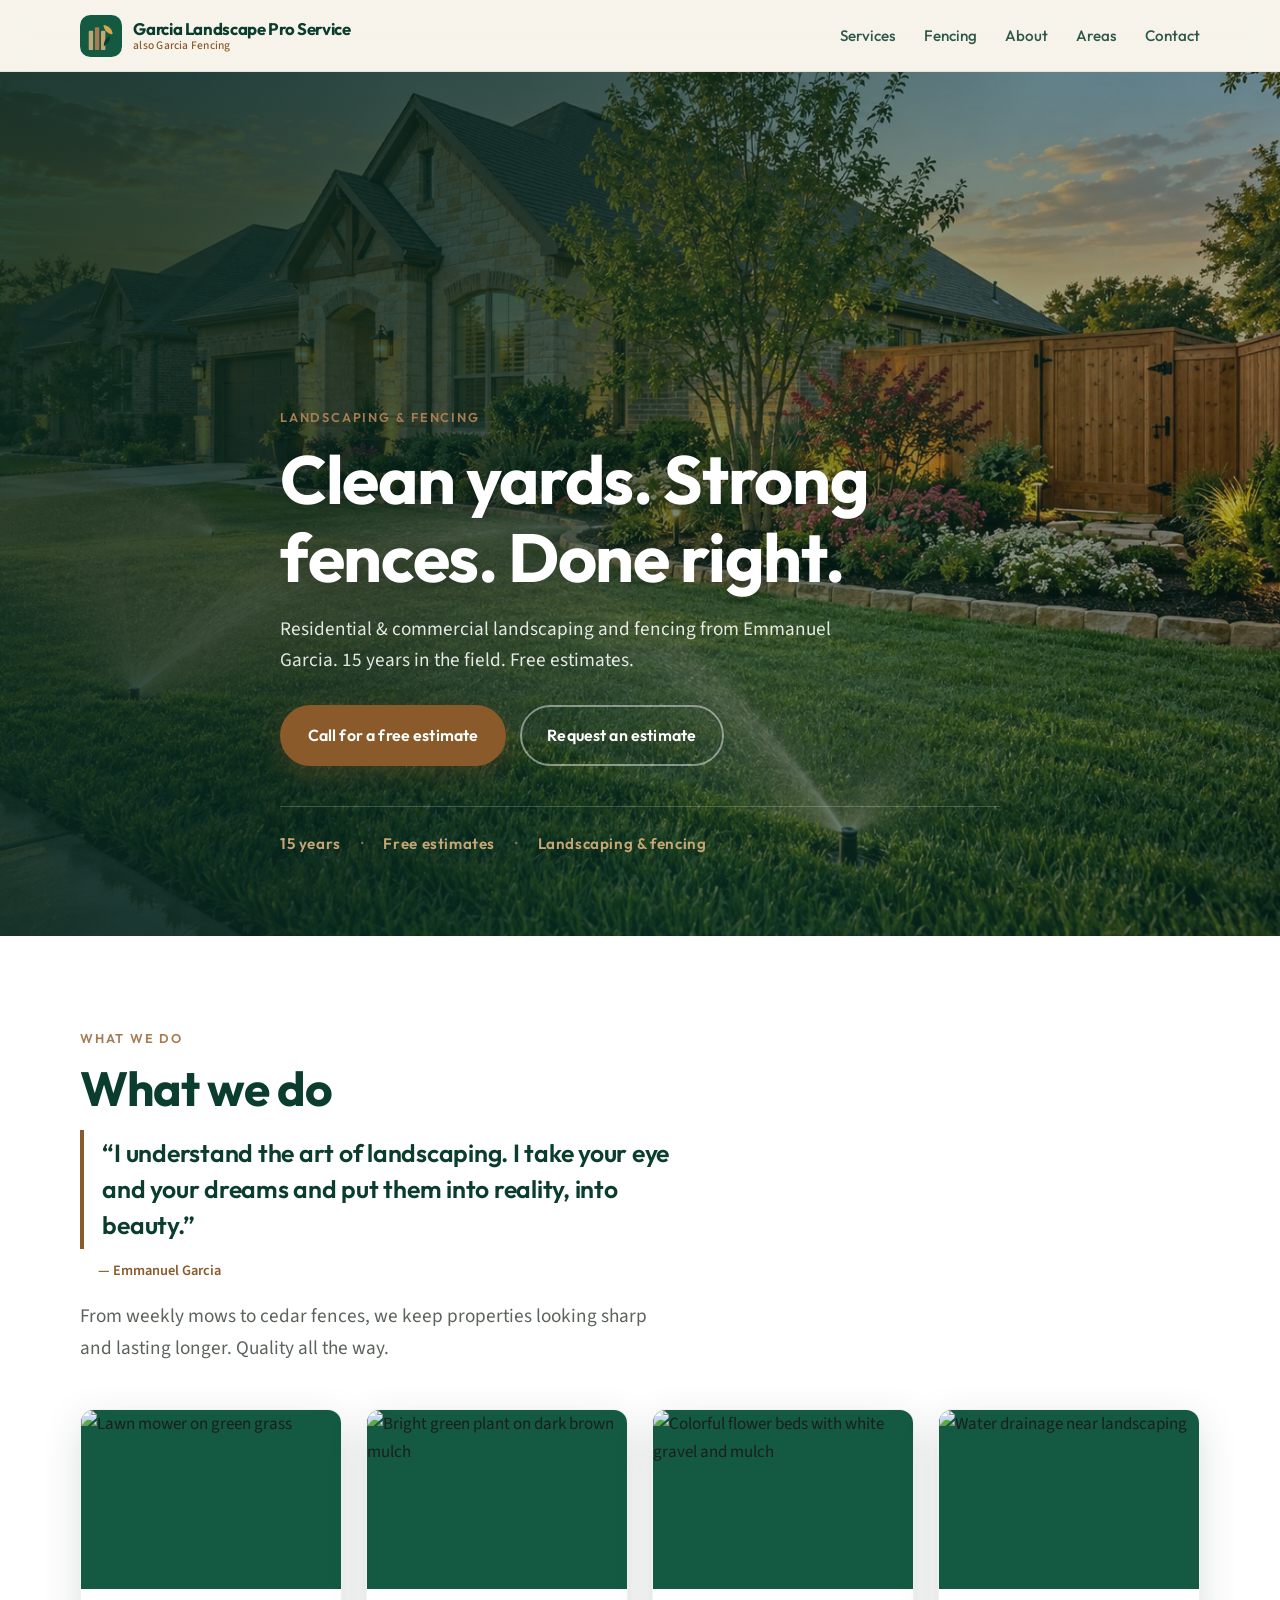
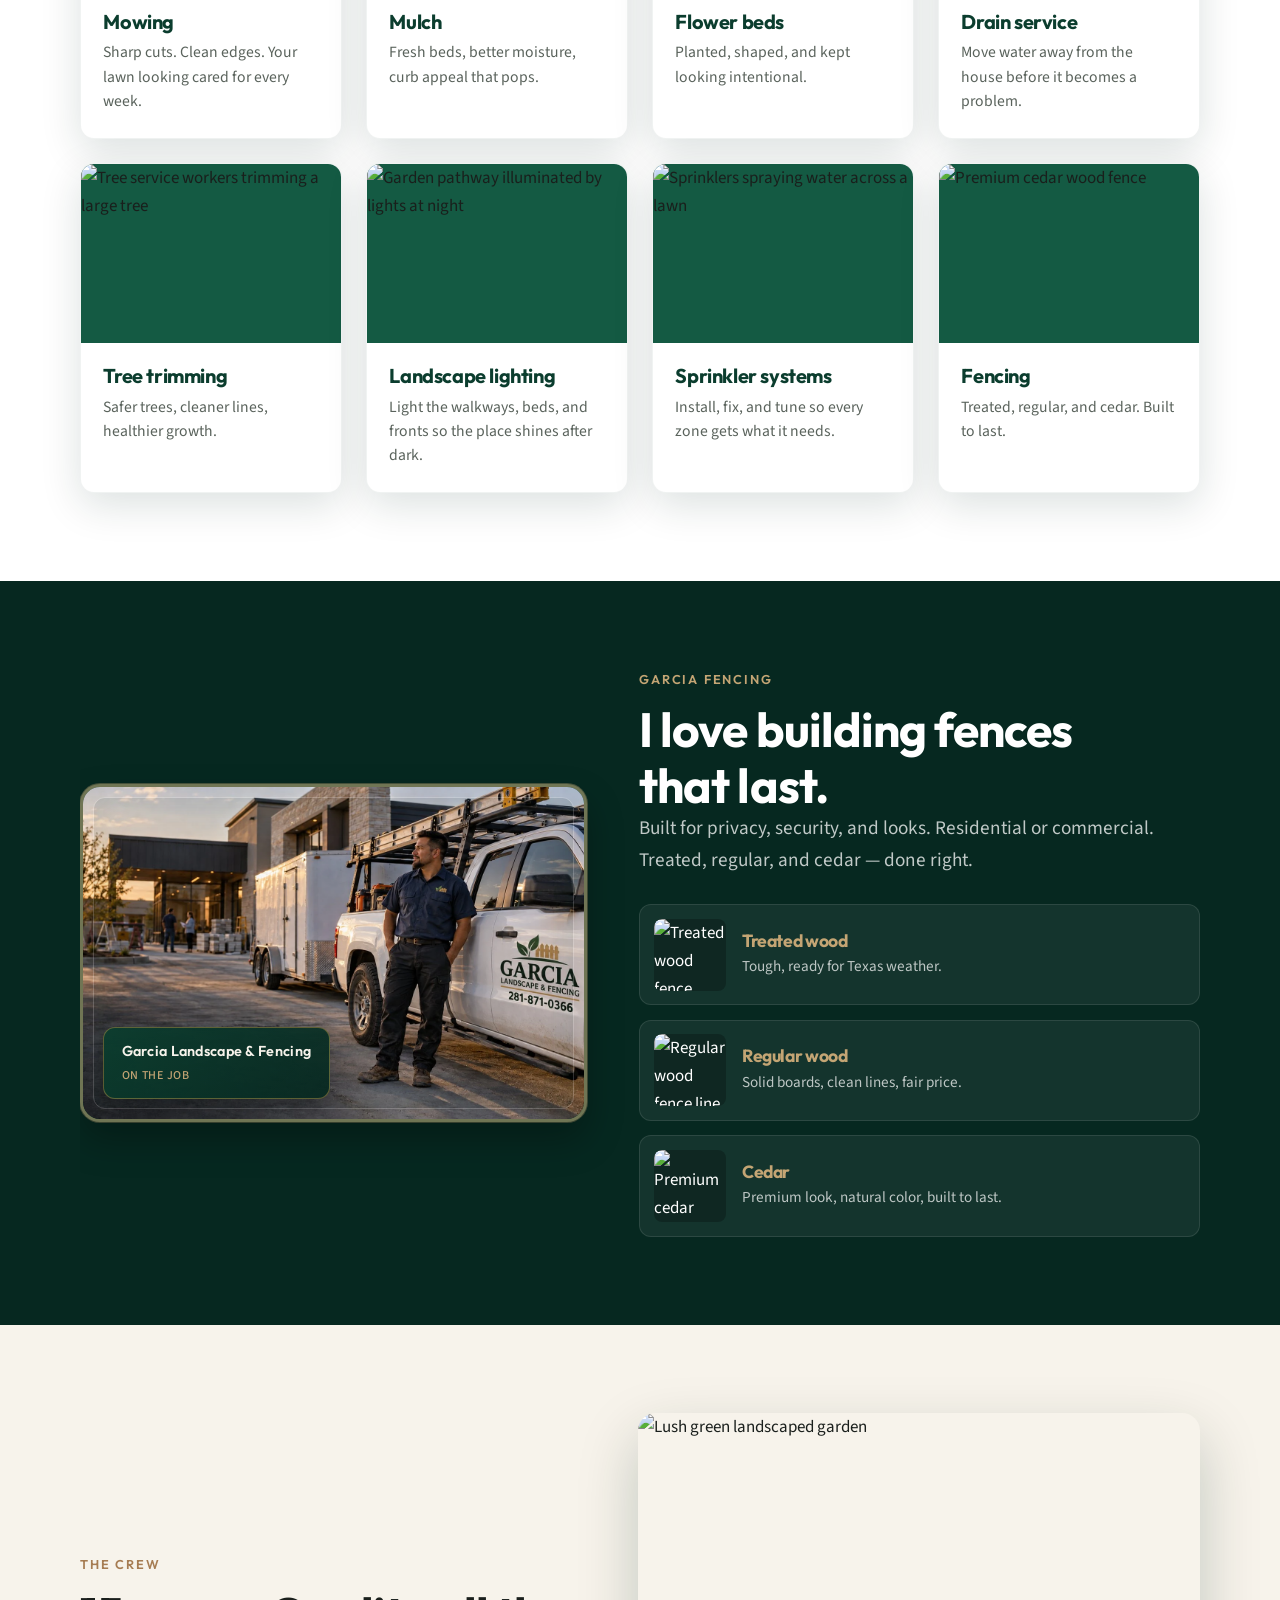
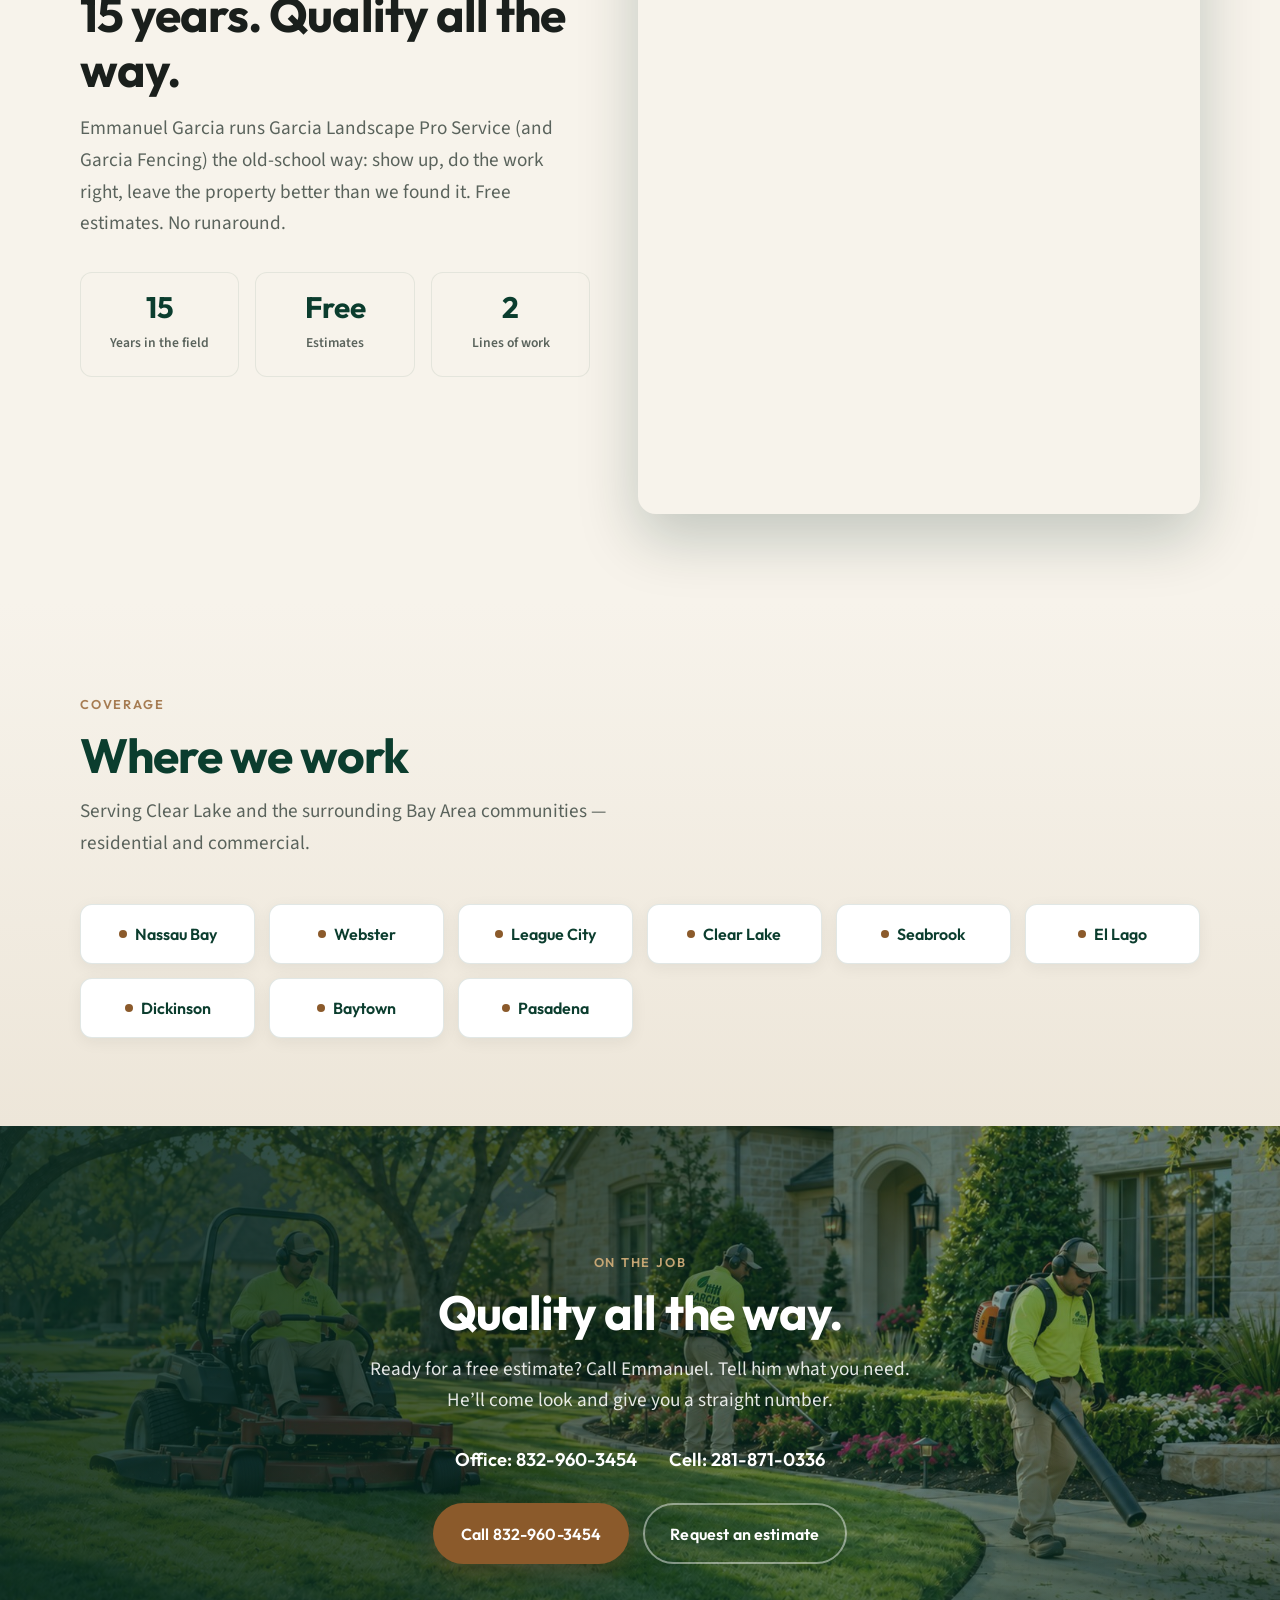
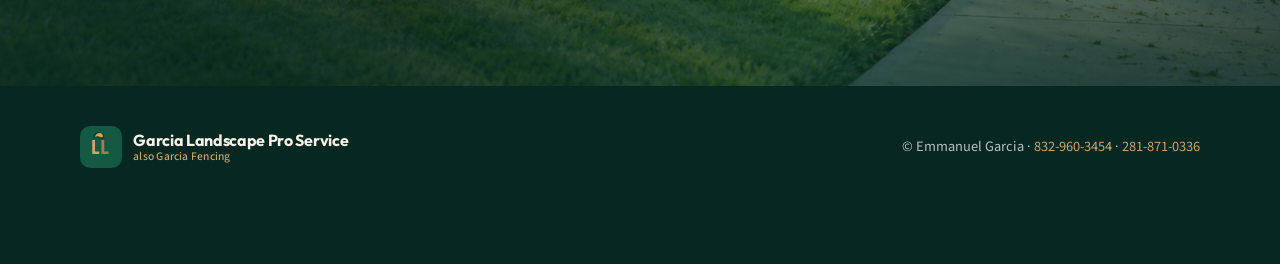
==== index.html @ 620bd943 "Add footer hero band with crew landscaping shot Full-bleed bottom CTA uses Nelson's Garcia crew imag" ====
<!DOCTYPE html>
<html lang="en">
<head>
  <meta charset="UTF-8" />
  <meta name="viewport" content="width=device-width, initial-scale=1" />
  <title>Garcia Landscape Pro Service | Landscaping &amp; Fencing</title>
  <meta name="description" content="Garcia Landscape Pro Service — residential and commercial landscaping and fencing by Emmanuel Garcia. 15 years experience. Free estimates. Call 832-960-3454." />
  <link rel="preconnect" href="https://fonts.googleapis.com" />
  <link rel="preconnect" href="https://fonts.gstatic.com" crossorigin />
  <link href="https://fonts.googleapis.com/css2?family=Outfit:wght@500;600;700;800&family=Source+Sans+3:wght@400;500;600;700&display=swap" rel="stylesheet" />
  <link rel="stylesheet" href="styles.css" />
</head>
<body>
  <header class="site-header">
    <div class="container nav">
      <a class="logo" href="index.html" aria-label="Garcia Landscape Pro Service home">
        <svg class="logo-mark" viewBox="0 0 48 48" fill="none" xmlns="http://www.w3.org/2000/svg" aria-hidden="true">
          <rect width="48" height="48" rx="12" fill="#145A43"/>
          <rect x="10" y="18" width="5" height="22" rx="1" fill="#C4A574"/>
          <rect x="17" y="14" width="5" height="26" rx="1" fill="#A67C52"/>
          <rect x="24" y="18" width="5" height="22" rx="1" fill="#C4A574"/>
          <path d="M36 22c-5.5-1.2-8.5-5-9.2-10.5 5.8.8 9.8 4.2 10.5 10 0 .2-.5.6-1.3.5z" fill="#D4A84B"/>
          <path d="M33.5 24.5c-4.8 2.2-6.5 6.5-6.2 11.2 4.5-2.5 7.2-6.2 7.5-10.5-.1-.4-.6-.8-1.3-.7z" fill="#0B3D2E"/>
        </svg>
        <span class="logo-text">
          Garcia Landscape Pro Service
          <span class="logo-sub">also Garcia Fencing</span>
        </span>
      </a>

      <button class="nav-toggle" type="button" aria-label="Open menu" aria-expanded="false" data-nav-toggle>
        <span></span><span></span><span></span>
      </button>

      <nav class="nav-links" data-nav-links>
        <a href="#services">Services</a>
        <a href="#fencing">Fencing</a>
        <a href="#about">About</a>
        <a href="#areas">Areas</a>
        <a href="contact.html">Contact</a>
        <a class="btn btn-primary nav-cta" href="tel:8329603454">Call 832-960-3454</a>
      </nav>
    </div>
  </header>

  <main>
    <!-- HERO -->
    <section class="hero" aria-label="Hero">
      <div class="hero-bg" role="img" aria-label="Beautifully landscaped home with sprinklers and cedar fence at sunset"></div>
      <div class="container hero-content">
        <p class="eyebrow">Landscaping &amp; Fencing</p>
        <h1>Clean yards. Strong fences. Done right.</h1>
        <p class="lead">Residential &amp; commercial landscaping and fencing from Emmanuel Garcia. 15 years in the field. Free estimates.</p>
        <div class="hero-actions">
          <a class="btn btn-primary" href="tel:8329603454">Call for a free estimate</a>
          <a class="btn btn-ghost" href="contact.html">Request an estimate</a>
        </div>
        <div class="cred-bar" aria-label="Credibility">
          <span>15 years</span>
          <span>Free estimates</span>
          <span>Landscaping &amp; fencing</span>
        </div>
      </div>
    </section>

    <!-- SERVICES -->
    <section class="section section-alt" id="services">
      <div class="container">
        <div class="section-head">
          <p class="eyebrow">What we do</p>
          <h2>What we do</h2>
          <blockquote class="feature-quote">“I understand the art of landscaping. I take your eye and your dreams and put them into reality, into beauty.”</blockquote>
          <p class="quote-attr">— Emmanuel Garcia</p>
          <p class="lead">From weekly mows to cedar fences, we keep properties looking sharp and lasting longer. Quality all the way.</p>
        </div>

        <div class="services-grid">
          <article class="card">
            <div class="card-img">
              <img src="https://images.pexels.com/photos/4162011/pexels-photo-4162011.jpeg?auto=compress&amp;cs=tinysrgb&amp;w=1200" alt="Lawn mower on green grass" width="600" height="412" loading="lazy" />
            </div>
            <div class="card-body">
              <h3>Mowing</h3>
              <p>Sharp cuts. Clean edges. Your lawn looking cared for every week.</p>
            </div>
          </article>

          <article class="card">
            <div class="card-img">
              <img src="https://images.unsplash.com/photo-1774302910893-f43755024e1f?auto=format&amp;fit=crop&amp;w=1200&amp;q=80" alt="Bright green plant on dark brown mulch" width="600" height="412" loading="lazy" />
            </div>
            <div class="card-body">
              <h3>Mulch</h3>
              <p>Fresh beds, better moisture, curb appeal that pops.</p>
            </div>
          </article>

          <article class="card">
            <div class="card-img">
              <img src="https://images.unsplash.com/photo-1759577085573-dc717319109f?auto=format&amp;fit=crop&amp;w=1200&amp;q=80" alt="Colorful flower beds with white gravel and mulch" width="600" height="412" loading="lazy" />
            </div>
            <div class="card-body">
              <h3>Flower beds</h3>
              <p>Planted, shaped, and kept looking intentional.</p>
            </div>
          </article>

          <article class="card">
            <div class="card-img">
              <img src="https://images.pexels.com/photos/707915/pexels-photo-707915.jpeg?auto=compress&amp;cs=tinysrgb&amp;w=1200" alt="Water drainage near landscaping" width="600" height="412" loading="lazy" />
            </div>
            <div class="card-body">
              <h3>Drain service</h3>
              <p>Move water away from the house before it becomes a problem.</p>
            </div>
          </article>

          <article class="card">
            <div class="card-img">
              <img src="https://images.unsplash.com/photo-1754321889123-0485c7fea5f1?auto=format&amp;fit=crop&amp;w=1200&amp;q=80" alt="Tree service workers trimming a large tree" width="600" height="412" loading="lazy" />
            </div>
            <div class="card-body">
              <h3>Tree trimming</h3>
              <p>Safer trees, cleaner lines, healthier growth.</p>
            </div>
          </article>

          <article class="card">
            <div class="card-img">
              <img src="https://images.unsplash.com/photo-1741646557129-eeb404155d65?auto=format&amp;fit=crop&amp;w=1200&amp;q=80" alt="Garden pathway illuminated by lights at night" width="600" height="412" loading="lazy" />
            </div>
            <div class="card-body">
              <h3>Landscape lighting</h3>
              <p>Light the walkways, beds, and fronts so the place shines after dark.</p>
            </div>
          </article>

          <article class="card">
            <div class="card-img">
              <img src="https://images.unsplash.com/photo-1703243056931-265dbc9be205?auto=format&amp;fit=crop&amp;w=1200&amp;q=80" alt="Sprinklers spraying water across a lawn" width="600" height="412" loading="lazy" />
            </div>
            <div class="card-body">
              <h3>Sprinkler systems</h3>
              <p>Install, fix, and tune so every zone gets what it needs.</p>
            </div>
          </article>

          <a class="card card-link" href="#fencing">
            <div class="card-img">
              <img src="https://images.unsplash.com/photo-1595862067390-52e6396ccb53?auto=format&amp;fit=crop&amp;w=1200&amp;q=80" alt="Premium cedar wood fence" width="600" height="412" loading="lazy" />
            </div>
            <div class="card-body">
              <h3>Fencing</h3>
              <p>Treated, regular, and cedar. Built to last.</p>
            </div>
          </a>
        </div>
      </div>
    </section>

    <!-- FENCING -->
    <section class="section section-dark" id="fencing">
      <div class="container">
        <div class="fencing-wrap">
          <div class="fencing-visual">
            <picture>
              <source srcset="assets/brand-truck.webp" type="image/webp" />
              <img src="assets/brand-truck.jpg" alt="Emmanuel Garcia with Garcia Landscape &amp; Fencing work truck" width="800" height="450" loading="lazy" />
            </picture>
            <div class="fencing-frame" aria-hidden="true"></div>
            <div class="fencing-badge">
              <span class="fencing-badge-title">Garcia Landscape &amp; Fencing</span>
              <span class="fencing-badge-sub">On the job</span>
            </div>
          </div>
          <div class="fencing-copy">
            <p class="eyebrow" style="color: var(--cedar-warm);">Garcia Fencing</p>
            <h2>I love building fences that last.</h2>
            <p class="lead">Built for privacy, security, and looks. Residential or commercial. Treated, regular, and cedar — done right.</p>

            <div class="fence-types">
              <article class="fence-type">
                <div class="fence-thumb">
                  <img src="https://cdn.pixabay.com/photo/2018/02/09/21/34/fence-3142506_1280.jpg" alt="Treated wood fence planks" width="72" height="72" loading="lazy" />
                </div>
                <div>
                  <h3>Treated wood</h3>
                  <p>Tough, ready for Texas weather.</p>
                </div>
              </article>
              <article class="fence-type">
                <div class="fence-thumb">
                  <img src="https://images.pexels.com/photos/1453499/pexels-photo-1453499.jpeg?auto=compress&amp;cs=tinysrgb&amp;w=400" alt="Regular wood fence line" width="72" height="72" loading="lazy" />
                </div>
                <div>
                  <h3>Regular wood</h3>
                  <p>Solid boards, clean lines, fair price.</p>
                </div>
              </article>
              <article class="fence-type">
                <div class="fence-thumb">
                  <img src="https://images.unsplash.com/photo-1595862067390-52e6396ccb53?auto=format&amp;fit=crop&amp;w=400&amp;q=80" alt="Premium cedar fence close-up" width="72" height="72" loading="lazy" />
                </div>
                <div>
                  <h3>Cedar</h3>
                  <p>Premium look, natural color, built to last.</p>
                </div>
              </article>
            </div>
          </div>
        </div>
      </div>
    </section>

    <!-- ABOUT -->
    <section class="section" id="about">
      <div class="container about-grid">
        <div>
          <p class="eyebrow">The crew</p>
          <h2>15 years. Quality all the way.</h2>
          <p class="lead" style="margin-top: 1rem;">Emmanuel Garcia runs Garcia Landscape Pro Service (and Garcia Fencing) the old-school way: show up, do the work right, leave the property better than we found it. Free estimates. No runaround.</p>
          <div class="about-stat">
            <div class="stat"><strong>15</strong><span>Years in the field</span></div>
            <div class="stat"><strong>Free</strong><span>Estimates</span></div>
            <div class="stat"><strong>2</strong><span>Lines of work</span></div>
          </div>
        </div>
        <div class="about-photo">
          <img src="https://images.pexels.com/photos/2132227/pexels-photo-2132227.jpeg?auto=compress&amp;cs=tinysrgb&amp;w=1200" alt="Lush green landscaped garden" width="640" height="800" loading="lazy" />
        </div>
      </div>
    </section>

    <!-- SERVICE AREAS -->
    <section class="section areas-section" id="areas">
      <div class="container">
        <div class="section-head">
          <p class="eyebrow">Coverage</p>
          <h2>Where we work</h2>
          <p class="lead">Serving Clear Lake and the surrounding Bay Area communities — residential and commercial.</p>
        </div>
        <div class="areas-grid" role="list">
          <div class="area-pill" role="listitem">Nassau Bay</div>
          <div class="area-pill" role="listitem">Webster</div>
          <div class="area-pill" role="listitem">League City</div>
          <div class="area-pill" role="listitem">Clear Lake</div>
          <div class="area-pill" role="listitem">Seabrook</div>
          <div class="area-pill" role="listitem">El Lago</div>
          <div class="area-pill" role="listitem">Dickinson</div>
          <div class="area-pill" role="listitem">Baytown</div>
          <div class="area-pill" role="listitem">Pasadena</div>
        </div>
      </div>
    </section>

    <!-- FOOTER HERO + CTA -->
    <section class="footer-hero cta-band" id="estimate" aria-label="Quality all the way">
      <div class="footer-hero-bg" role="img" aria-label="Garcia landscaping crew mowing, trimming, and blowing a premium residential lawn"></div>
      <div class="container footer-hero-content">
        <p class="eyebrow">On the job</p>
        <h2>Quality all the way.</h2>
        <p class="lead">Ready for a free estimate? Call Emmanuel. Tell him what you need. He’ll come look and give you a straight number.</p>
        <div class="cta-phones">
          <a href="tel:8329603454">Office: 832-960-3454</a>
          <a href="tel:2818710336">Cell: 281-871-0336</a>
        </div>
        <div class="cta-actions">
          <a class="btn btn-primary" href="tel:8329603454">Call 832-960-3454</a>
          <a class="btn btn-ghost" href="contact.html">Request an estimate</a>
        </div>
      </div>
    </section>
  </main>

  <footer class="site-footer">
    <div class="container footer-inner">
      <div class="footer-brand logo">
        <svg class="logo-mark" viewBox="0 0 48 48" fill="none" xmlns="http://www.w3.org/2000/svg" aria-hidden="true">
          <rect width="48" height="48" rx="12" fill="#145A43"/>
          <path d="M14 32V16h3.2v13.2H22V32H14z" fill="#C4A574"/>
          <path d="M24.5 32V16h3.2v13.2H32.5V32H24.5z" fill="#A67C52"/>
          <path d="M28 14c0-4.2-2.8-7.2-6.5-7.2S15 9.8 15 14c2.2-1.4 4.2-1.6 6.5-.4 1.8 1 3.6 1.2 6.5.4z" fill="#0B3D2E"/>
          <path d="M26.2 12.5c-1.4.6-2.8.5-4.2-.2-1.6-.8-3.2-.7-5 .2 1-2.8 3-4.5 5.5-4.5 2.2 0 3.8 1.4 3.7 4.5z" fill="#D4A84B"/>
        </svg>
        <span class="logo-text">
          Garcia Landscape Pro Service
          <span class="logo-sub">also Garcia Fencing</span>
        </span>
      </div>
      <p class="footer-copy">
        © Emmanuel Garcia ·
        <a href="tel:8329603454">832-960-3454</a> ·
        <a href="tel:2818710336">281-871-0336</a>
      </p>
    </div>
  </footer>

  <a class="sticky-call" href="tel:8329603454">Call 832-960-3454</a>
  <script src="script.js"></script>
</body>
</html>
---- styles.css ----
/* Garcia Landscape Pro Service — premium outdoorsy theme */
:root {
  --forest: #0B3D2E;
  --forest-deep: #062820;
  --forest-mid: #145A43;
  --cedar: #8B5A2B;
  --cedar-light: #A67C52;
  --cedar-warm: #C4A574;
  --cream: #F7F3EB;
  --cream-dark: #EDE6D9;
  --gold: #D4A84B;
  --charcoal: #1A1F1C;
  --muted: #5A635C;
  --white: #FFFFFF;
  --shadow: 0 12px 40px rgba(6, 40, 32, 0.14);
  --shadow-lg: 0 24px 60px rgba(6, 40, 32, 0.22);
  --radius: 14px;
  --max: 1120px;
  --nav-h: 72px;
  --font-display: "Outfit", system-ui, sans-serif;
  --font-body: "Source Sans 3", system-ui, sans-serif;
}

*, *::before, *::after { box-sizing: border-box; margin: 0; padding: 0; }

html { scroll-behavior: smooth; }

body {
  font-family: var(--font-body);
  font-size: 1.0625rem;
  line-height: 1.65;
  color: var(--charcoal);
  background: var(--cream);
  -webkit-font-smoothing: antialiased;
}

img { max-width: 100%; display: block; height: auto; }
a { color: inherit; text-decoration: none; }
ul { list-style: none; }
button, input, select, textarea { font: inherit; }

.container {
  width: min(100% - 2.5rem, var(--max));
  margin-inline: auto;
}

/* Typography */
h1, h2, h3, .logo-text {
  font-family: var(--font-display);
  font-weight: 700;
  line-height: 1.15;
  letter-spacing: -0.02em;
}

h1 { font-size: clamp(2.6rem, 6vw, 4.25rem); }
h2 { font-size: clamp(2rem, 4vw, 3rem); }
h3 { font-size: 1.25rem; }

.eyebrow {
  display: inline-block;
  font-family: var(--font-display);
  font-size: 0.8rem;
  font-weight: 600;
  letter-spacing: 0.14em;
  text-transform: uppercase;
  color: var(--cedar-light);
  margin-bottom: 0.75rem;
}

.lead {
  font-size: 1.2rem;
  color: var(--muted);
  max-width: 36rem;
}

/* Buttons */
.btn {
  display: inline-flex;
  align-items: center;
  justify-content: center;
  gap: 0.5rem;
  padding: 0.95rem 1.6rem;
  border-radius: 999px;
  border: 2px solid transparent;
  font-family: var(--font-display);
  font-weight: 600;
  font-size: 1rem;
  letter-spacing: 0.01em;
  cursor: pointer;
  transition: transform 0.2s ease, box-shadow 0.2s ease, background 0.2s ease, color 0.2s ease, border-color 0.2s ease;
}

.btn:hover { transform: translateY(-2px); }
.btn:focus-visible {
  outline: 3px solid var(--gold);
  outline-offset: 3px;
}

.btn-primary {
  background: var(--cedar);
  color: var(--white);
  box-shadow: 0 8px 24px rgba(139, 90, 43, 0.35);
}
.btn-primary:hover {
  background: var(--cedar-light);
  box-shadow: 0 12px 28px rgba(139, 90, 43, 0.45);
}

.btn-ghost {
  background: transparent;
  color: var(--white);
  border-color: rgba(255,255,255,0.45);
}
.btn-ghost:hover {
  background: rgba(255,255,255,0.12);
  border-color: var(--white);
}

.btn-outline {
  background: transparent;
  color: var(--forest);
  border-color: var(--forest);
}
.btn-outline:hover {
  background: var(--forest);
  color: var(--white);
}

/* Header */
.site-header {
  position: sticky;
  top: 0;
  z-index: 100;
  height: var(--nav-h);
  background: rgba(247, 243, 235, 0.92);
  backdrop-filter: blur(12px);
  border-bottom: 1px solid rgba(11, 61, 46, 0.08);
}

.nav {
  height: var(--nav-h);
  display: flex;
  align-items: center;
  justify-content: space-between;
  gap: 1rem;
}

.logo {
  display: flex;
  align-items: center;
  gap: 0.7rem;
}

.logo-mark {
  width: 42px;
  height: 42px;
  flex-shrink: 0;
}

.logo-text {
  font-size: 1.05rem;
  color: var(--forest);
  line-height: 1.2;
}

.logo-sub {
  display: block;
  font-family: var(--font-body);
  font-size: 0.72rem;
  font-weight: 500;
  color: var(--cedar);
  letter-spacing: 0.02em;
}

.nav-links {
  display: flex;
  align-items: center;
  gap: 1.75rem;
}

.nav-links a {
  font-family: var(--font-display);
  font-weight: 500;
  font-size: 0.95rem;
  color: var(--forest);
  opacity: 0.85;
  transition: opacity 0.2s, color 0.2s;
}
.nav-links a:hover { opacity: 1; color: var(--cedar); }

.nav-cta { display: none; }

.nav-toggle {
  display: none;
  width: 44px;
  height: 44px;
  border: none;
  background: transparent;
  cursor: pointer;
  flex-direction: column;
  align-items: center;
  justify-content: center;
  gap: 6px;
}
.nav-toggle span {
  display: block;
  width: 22px;
  height: 2px;
  background: var(--forest);
  transition: transform 0.25s, opacity 0.25s;
}

/* Hero */
.hero {
  position: relative;
  min-height: min(96vh, 900px);
  display: flex;
  align-items: flex-end;
  color: var(--white);
  overflow: hidden;
}

.hero-bg {
  position: absolute;
  inset: 0;
  background:
    linear-gradient(115deg, rgba(6, 40, 32, 0.88) 0%, rgba(6, 40, 32, 0.72) 38%, rgba(11, 61, 46, 0.42) 62%, rgba(6, 40, 32, 0.28) 100%),
    linear-gradient(to top, rgba(6, 40, 32, 0.55) 0%, transparent 42%),
    url("assets/hero-home.jpg") center 40%/cover no-repeat;
}

.hero-content {
  position: relative;
  z-index: 1;
  padding: 6rem 0 5rem;
  max-width: 720px;
}

.hero h1 {
  margin-bottom: 1.1rem;
  text-shadow: 0 4px 30px rgba(0,0,0,0.25);
}

.hero .lead {
  color: rgba(255,255,255,0.88);
  margin-bottom: 1.75rem;
}

.hero-actions {
  display: flex;
  flex-wrap: wrap;
  gap: 0.85rem;
  margin-bottom: 2.5rem;
}

.cred-bar {
  display: flex;
  flex-wrap: wrap;
  gap: 0.6rem 1.25rem;
  padding-top: 1.5rem;
  border-top: 1px solid rgba(255,255,255,0.2);
  font-family: var(--font-display);
  font-weight: 600;
  font-size: 0.95rem;
  letter-spacing: 0.04em;
  color: var(--cedar-warm);
}

.cred-bar span:not(:last-child)::after {
  content: "·";
  margin-left: 1.25rem;
  opacity: 0.6;
}

/* Sections */
.section {
  padding: 5.5rem 0;
}

.section-head {
  margin-bottom: 2.75rem;
  max-width: 40rem;
}

.section-head h2 { color: var(--forest); margin-bottom: 0.85rem; }

.section-alt {
  background: var(--white);
}

.section-dark {
  background: var(--forest-deep);
  color: var(--white);
}

.section-dark .section-head h2 { color: var(--white); }
.section-dark .lead { color: rgba(255,255,255,0.75); }

/* Service cards */
.services-grid {
  display: grid;
  grid-template-columns: repeat(auto-fill, minmax(260px, 1fr));
  gap: 1.5rem;
}

.card {
  background: var(--white);
  border-radius: var(--radius);
  overflow: hidden;
  box-shadow: var(--shadow);
  transition: transform 0.3s ease, box-shadow 0.3s ease;
  border: 1px solid rgba(11, 61, 46, 0.06);
}

.card:hover {
  transform: translateY(-8px) scale(1.015);
  box-shadow: var(--shadow-lg);
}

.card-img {
  aspect-ratio: 16 / 11;
  overflow: hidden;
  background: var(--forest-mid);
}

.card-img img {
  width: 100%;
  height: 100%;
  object-fit: cover;
  transition: transform 0.5s ease;
}

.card:hover .card-img img { transform: scale(1.06); }

.card-body {
  padding: 1.35rem 1.4rem 1.55rem;
}

.card-body h3 {
  color: var(--forest);
  margin-bottom: 0.45rem;
}

.card-body p {
  color: var(--muted);
  font-size: 0.98rem;
  line-height: 1.55;
}

a.card-link {
  display: flex;
  flex-direction: column;
  text-decoration: none;
  color: inherit;
  cursor: pointer;
}

a.card-link:focus-visible {
  outline: 3px solid var(--cedar-warm);
  outline-offset: 3px;
}

/* Fencing */
.fencing-wrap {
  display: grid;
  grid-template-columns: minmax(0, 0.95fr) minmax(0, 1.05fr);
  gap: 3.25rem;
  align-items: center;
  overflow: hidden;
}

.fencing-wrap > * {
  min-width: 0;
  max-width: 100%;
}

.fencing-visual {
  position: relative;
  isolation: isolate;
  width: 100%;
  max-width: 100%;
  border-radius: calc(var(--radius) + 6px);
  overflow: hidden;
  box-shadow: 0 18px 36px rgba(0, 0, 0, 0.28), 0 0 0 1px rgba(196, 165, 116, 0.35);
  aspect-ratio: 3 / 2;
  background: var(--forest);
  border: 3px solid rgba(196, 165, 116, 0.55);
}

.fencing-visual picture {
  display: block;
  position: absolute;
  inset: 0;
  width: 100%;
  height: 100%;
  z-index: 0;
}

.fencing-visual img {
  display: block;
  width: 100%;
  height: 100%;
  max-width: none;
  object-fit: cover;
  object-position: 88% 40%;
}

.fencing-frame {
  position: absolute;
  inset: 10px;
  border-radius: calc(var(--radius) - 2px);
  border: 1px solid rgba(255, 255, 255, 0.18);
  pointer-events: none;
  z-index: 1;
  box-shadow: inset 0 0 40px rgba(6, 40, 32, 0.15);
}

.fencing-badge {
  position: absolute;
  bottom: 1.25rem;
  left: 1.25rem;
  z-index: 2;
  background: linear-gradient(135deg, rgba(11, 61, 46, 0.95), rgba(6, 40, 32, 0.92));
  color: var(--cream);
  padding: 0.75rem 1.1rem;
  border-radius: 12px;
  font-family: var(--font-display);
  font-weight: 600;
  font-size: 0.9rem;
  border: 1px solid rgba(212, 168, 75, 0.4);
  box-shadow: 0 8px 24px rgba(0, 0, 0, 0.25);
  display: flex;
  flex-direction: column;
  gap: 0.15rem;
  max-width: calc(100% - 2.5rem);
}

.fencing-badge-title {
  letter-spacing: 0.02em;
}

.fencing-badge-sub {
  font-family: var(--font-body);
  font-weight: 500;
  font-size: 0.75rem;
  color: var(--cedar-warm);
  letter-spacing: 0.06em;
  text-transform: uppercase;
}

.fencing-copy {
  display: flex;
  flex-direction: column;
  justify-content: center;
}

.fencing-copy h2 {
  max-width: 14ch;
}

.fence-types {
  display: grid;
  gap: 0.9rem;
  margin-top: 1.75rem;
}

.fence-type {
  display: grid;
  grid-template-columns: 72px minmax(0, 1fr);
  gap: 1rem;
  align-items: center;
  background: rgba(255,255,255,0.06);
  border: 1px solid rgba(255,255,255,0.1);
  border-radius: 12px;
  padding: 0.85rem;
  overflow: hidden;
  transition: background 0.25s, border-color 0.25s, transform 0.25s;
}

.fence-type:hover {
  background: rgba(255,255,255,0.1);
  border-color: var(--cedar-light);
  transform: translateX(4px);
}

.fence-thumb {
  width: 72px;
  height: 72px;
  border-radius: 8px;
  overflow: hidden;
  background: rgba(0,0,0,0.25);
}

.fence-thumb img,
.fence-type > img {
  width: 72px;
  height: 72px;
  max-width: 72px;
  object-fit: cover;
  border-radius: 8px;
  display: block;
}

.fence-type > div {
  min-width: 0;
}

.fence-type h3 {
  color: var(--cedar-warm);
  margin-bottom: 0.2rem;
  font-size: 1.1rem;
}

.fence-type p {
  color: rgba(255,255,255,0.72);
  font-size: 0.95rem;
}

/* About */
.about-grid {
  display: grid;
  grid-template-columns: 1fr 1.1fr;
  gap: 3rem;
  align-items: center;
}

.about-stat {
  display: grid;
  grid-template-columns: repeat(3, 1fr);
  gap: 1rem;
  margin-top: 2rem;
}

.stat {
  background: var(--cream);
  border-radius: 12px;
  padding: 1.25rem 1rem;
  text-align: center;
  border: 1px solid rgba(11, 61, 46, 0.08);
}

.stat strong {
  display: block;
  font-family: var(--font-display);
  font-size: 1.85rem;
  color: var(--forest);
  line-height: 1;
  margin-bottom: 0.35rem;
}

.stat span {
  font-size: 0.85rem;
  color: var(--muted);
  font-weight: 600;
}

.about-photo {
  border-radius: calc(var(--radius) + 4px);
  overflow: hidden;
  box-shadow: var(--shadow-lg);
  aspect-ratio: 4 / 5;
}

.about-photo img {
  width: 100%;
  height: 100%;
  object-fit: cover;
}

/* Service Areas */
.areas-section {
  background: linear-gradient(180deg, var(--cream) 0%, var(--cream-dark) 100%);
}

.areas-grid {
  display: grid;
  grid-template-columns: repeat(auto-fill, minmax(160px, 1fr));
  gap: 0.85rem;
}

.area-pill {
  display: flex;
  align-items: center;
  justify-content: center;
  gap: 0.5rem;
  padding: 1rem 1.1rem;
  background: var(--white);
  border: 1.5px solid rgba(11, 61, 46, 0.12);
  border-radius: 12px;
  font-family: var(--font-display);
  font-weight: 600;
  font-size: 1rem;
  color: var(--forest);
  box-shadow: 0 4px 16px rgba(6, 40, 32, 0.06);
  transition: transform 0.25s ease, border-color 0.25s, box-shadow 0.25s, background 0.25s, color 0.25s;
}

.area-pill::before {
  content: "";
  width: 8px;
  height: 8px;
  border-radius: 50%;
  background: var(--cedar);
  flex-shrink: 0;
}

.area-pill:hover {
  transform: translateY(-3px);
  border-color: var(--cedar);
  background: var(--forest);
  color: var(--cream);
  box-shadow: 0 10px 28px rgba(11, 61, 46, 0.2);
}

.area-pill:hover::before {
  background: var(--gold);
}

/* Footer hero + CTA band */
.footer-hero.cta-band,
.cta-band {
  position: relative;
  color: var(--white);
  padding: clamp(4rem, 10vw, 6.5rem) 0;
  text-align: center;
  overflow: hidden;
  min-height: clamp(380px, 52vw, 560px);
  display: flex;
  align-items: center;
  justify-content: center;
  background: var(--forest-deep);
}

.footer-hero-bg {
  position: absolute;
  inset: 0;
  background:
    linear-gradient(115deg, rgba(6, 40, 32, 0.9) 0%, rgba(6, 40, 32, 0.72) 42%, rgba(11, 61, 46, 0.48) 68%, rgba(6, 40, 32, 0.55) 100%),
    linear-gradient(to top, rgba(6, 40, 32, 0.65) 0%, transparent 45%),
    url("assets/footer-hero.jpg") center 42%/cover no-repeat;
}

.footer-hero-content {
  position: relative;
  z-index: 1;
  max-width: 720px;
}

.footer-hero .eyebrow {
  color: var(--cedar-warm);
}

.cta-band h2,
.footer-hero h2 {
  margin-bottom: 0.85rem;
  text-shadow: 0 4px 28px rgba(0,0,0,0.35);
}

.cta-band .lead,
.footer-hero .lead {
  margin: 0 auto 1.75rem;
  color: rgba(255,255,255,0.88);
}

.cta-phones {
  display: flex;
  flex-wrap: wrap;
  justify-content: center;
  gap: 1rem 2rem;
  margin-bottom: 1.75rem;
  font-family: var(--font-display);
  font-weight: 600;
  font-size: 1.15rem;
}

.cta-phones a:hover { color: var(--gold); }

.cta-actions {
  display: flex;
  flex-wrap: wrap;
  justify-content: center;
  gap: 0.85rem;
}

/* Footer */
.site-footer {
  background: var(--forest-deep);
  color: rgba(255,255,255,0.7);
  padding: 2.5rem 0 6rem; /* room for sticky mobile CTA */
}

.footer-inner {
  display: flex;
  flex-wrap: wrap;
  justify-content: space-between;
  gap: 1.5rem;
  align-items: center;
}

.footer-brand .logo-text { color: var(--cream); font-size: 1rem; }
.footer-brand .logo-sub { color: var(--cedar-warm); }

.footer-copy {
  font-size: 0.9rem;
}

.footer-copy a { color: var(--cedar-warm); }
.footer-copy a:hover { color: var(--gold); }

/* Contact page */
.page-hero {
  background: var(--forest);
  color: var(--white);
  padding: 4rem 0 3.5rem;
}

.page-hero h1 { margin-bottom: 0.75rem; }
.page-hero .lead { color: rgba(255,255,255,0.8); }

.contact-layout {
  display: grid;
  grid-template-columns: 1.2fr 0.8fr;
  gap: 2.5rem;
  padding: 4rem 0 5rem;
  align-items: start;
}

.form-card {
  background: var(--white);
  border-radius: calc(var(--radius) + 2px);
  padding: 2rem;
  box-shadow: var(--shadow);
  border: 1px solid rgba(11, 61, 46, 0.06);
}

.form-group {
  margin-bottom: 1.25rem;
}

.form-group label {
  display: block;
  font-family: var(--font-display);
  font-weight: 600;
  font-size: 0.9rem;
  color: var(--forest);
  margin-bottom: 0.45rem;
}

.optional {
  font-weight: 500;
  color: var(--muted);
  font-size: 0.8rem;
}

.form-group input,
.form-group select,
.form-group textarea {
  width: 100%;
  padding: 0.85rem 1rem;
  border: 1.5px solid rgba(11, 61, 46, 0.18);
  border-radius: 10px;
  background: var(--cream);
  color: var(--charcoal);
  transition: border-color 0.2s, box-shadow 0.2s;
}

.form-group input:focus,
.form-group select:focus,
.form-group textarea:focus {
  outline: none;
  border-color: var(--forest-mid);
  box-shadow: 0 0 0 3px rgba(20, 90, 67, 0.18);
  background: var(--white);
}

.form-group textarea { min-height: 120px; resize: vertical; }

.service-checks {
  display: grid;
  grid-template-columns: repeat(2, 1fr);
  gap: 0.55rem 1rem;
  padding: 0.85rem 1rem;
  background: var(--cream);
  border: 1.5px solid rgba(11, 61, 46, 0.18);
  border-radius: 10px;
}

.service-checks label {
  display: flex;
  align-items: center;
  gap: 0.5rem;
  font-family: var(--font-body);
  font-weight: 500;
  font-size: 0.95rem;
  color: var(--charcoal);
  cursor: pointer;
  margin: 0;
}

.service-checks input {
  width: 1.05rem;
  height: 1.05rem;
  accent-color: var(--forest);
}

.form-note {
  font-size: 0.88rem;
  color: var(--muted);
  margin-top: 1rem;
}

.form-success {
  display: none;
  text-align: center;
  padding: 2.5rem 1rem;
}

.form-success.is-visible { display: block; }
.form-card.is-sent .form-fields { display: none; }

.form-success h3 {
  color: var(--forest);
  font-size: 1.6rem;
  margin: 1rem 0 0.5rem;
}

.success-icon {
  width: 64px;
  height: 64px;
  margin: 0 auto;
  border-radius: 50%;
  background: rgba(20, 90, 67, 0.12);
  display: grid;
  place-items: center;
  color: var(--forest);
}

.side-card {
  background: var(--forest);
  color: var(--white);
  border-radius: calc(var(--radius) + 2px);
  padding: 2rem;
  box-shadow: var(--shadow);
}

.side-card h3 {
  color: var(--cedar-warm);
  margin-bottom: 1rem;
  font-size: 1.35rem;
}

.side-card p { color: rgba(255,255,255,0.8); margin-bottom: 1.5rem; }

.side-phones a {
  display: block;
  font-family: var(--font-display);
  font-weight: 700;
  font-size: 1.25rem;
  margin-bottom: 0.65rem;
  color: var(--white);
}
.side-phones a:hover { color: var(--gold); }

.side-phones small {
  display: block;
  font-size: 0.8rem;
  color: rgba(255,255,255,0.55);
  margin-bottom: 0.15rem;
  font-family: var(--font-body);
  font-weight: 500;
}

/* Sticky mobile call bar */
.sticky-call {
  display: none;
  position: fixed;
  bottom: 0;
  left: 0;
  right: 0;
  z-index: 200;
  background: var(--cedar);
  color: var(--white);
  text-align: center;
  padding: 0.9rem 1rem;
  font-family: var(--font-display);
  font-weight: 700;
  font-size: 1.05rem;
  box-shadow: 0 -8px 30px rgba(0,0,0,0.2);
  letter-spacing: 0.02em;
}

.sticky-call:hover { background: var(--cedar-light); }

/* Reduced motion */
@media (prefers-reduced-motion: reduce) {
  html { scroll-behavior: auto; }
  *, *::before, *::after {
    animation-duration: 0.01ms !important;
    transition-duration: 0.01ms !important;
  }
  .card:hover, .card:hover .card-img img { transform: none; }
}

/* Responsive */
@media (max-width: 900px) {
  .fencing-wrap,
  .about-grid,
  .contact-layout {
    grid-template-columns: 1fr;
  }

  .fencing-visual { aspect-ratio: 3 / 2; }
  .about-photo { aspect-ratio: 16 / 10; max-height: 360px; }
  .about-stat { grid-template-columns: repeat(3, 1fr); }
}

@media (max-width: 768px) {
  .nav-toggle { display: flex; }

  .nav-links {
    position: fixed;
    inset: var(--nav-h) 0 auto 0;
    background: var(--cream);
    flex-direction: column;
    align-items: stretch;
    padding: 1.25rem 1.5rem 1.5rem;
    gap: 0;
    border-bottom: 1px solid rgba(11, 61, 46, 0.1);
    transform: translateY(-120%);
    opacity: 0;
    pointer-events: none;
    transition: transform 0.3s ease, opacity 0.3s ease;
    box-shadow: var(--shadow);
  }

  .nav-links.is-open {
    transform: translateY(0);
    opacity: 1;
    pointer-events: auto;
  }

  .nav-links a {
    padding: 0.85rem 0;
    border-bottom: 1px solid rgba(11, 61, 46, 0.08);
  }

  .nav-cta {
    display: inline-flex;
    margin-top: 1rem;
    width: 100%;
  }

  body.has-sticky-pad { padding-bottom: 0; }

  .sticky-call { display: block; }
  .site-footer { padding-bottom: 5.5rem; }

  .service-checks { grid-template-columns: 1fr; }
  .areas-grid { grid-template-columns: repeat(2, 1fr); }
  .cred-bar span:not(:last-child)::after { margin-left: 0.85rem; }
  .hero-content { padding: 4rem 0 3.5rem; }
}

@media (max-width: 480px) {
  .about-stat { grid-template-columns: 1fr; }
  .areas-grid { grid-template-columns: 1fr; }
  .container { width: min(100% - 1.75rem, var(--max)); }
}

/* Feature quote (Emmanuel landscaping line) */
.feature-quote {
  font-family: var(--font-display);
  font-size: clamp(1.2rem, 2.4vw, 1.55rem);
  font-weight: 600;
  line-height: 1.45;
  color: var(--forest);
  border-left: 4px solid var(--cedar);
  padding: 0.35rem 0 0.35rem 1.15rem;
  margin: 0.5rem 0 0.65rem;
  max-width: 38rem;
  letter-spacing: -0.01em;
}

.quote-attr {
  font-size: 0.9rem;
  font-weight: 600;
  color: var(--cedar);
  margin: 0 0 1.15rem;
  padding-left: 1.15rem;
}

.section-dark .feature-quote {
  color: var(--cream);
  border-left-color: var(--cedar-warm);
}

@media (max-width: 768px) {
  .footer-hero.cta-band {
    min-height: 420px;
    padding: 3.5rem 0 4.5rem;
  }
  .footer-hero-bg {
    background-position: center, center, center 38%;
  }
}
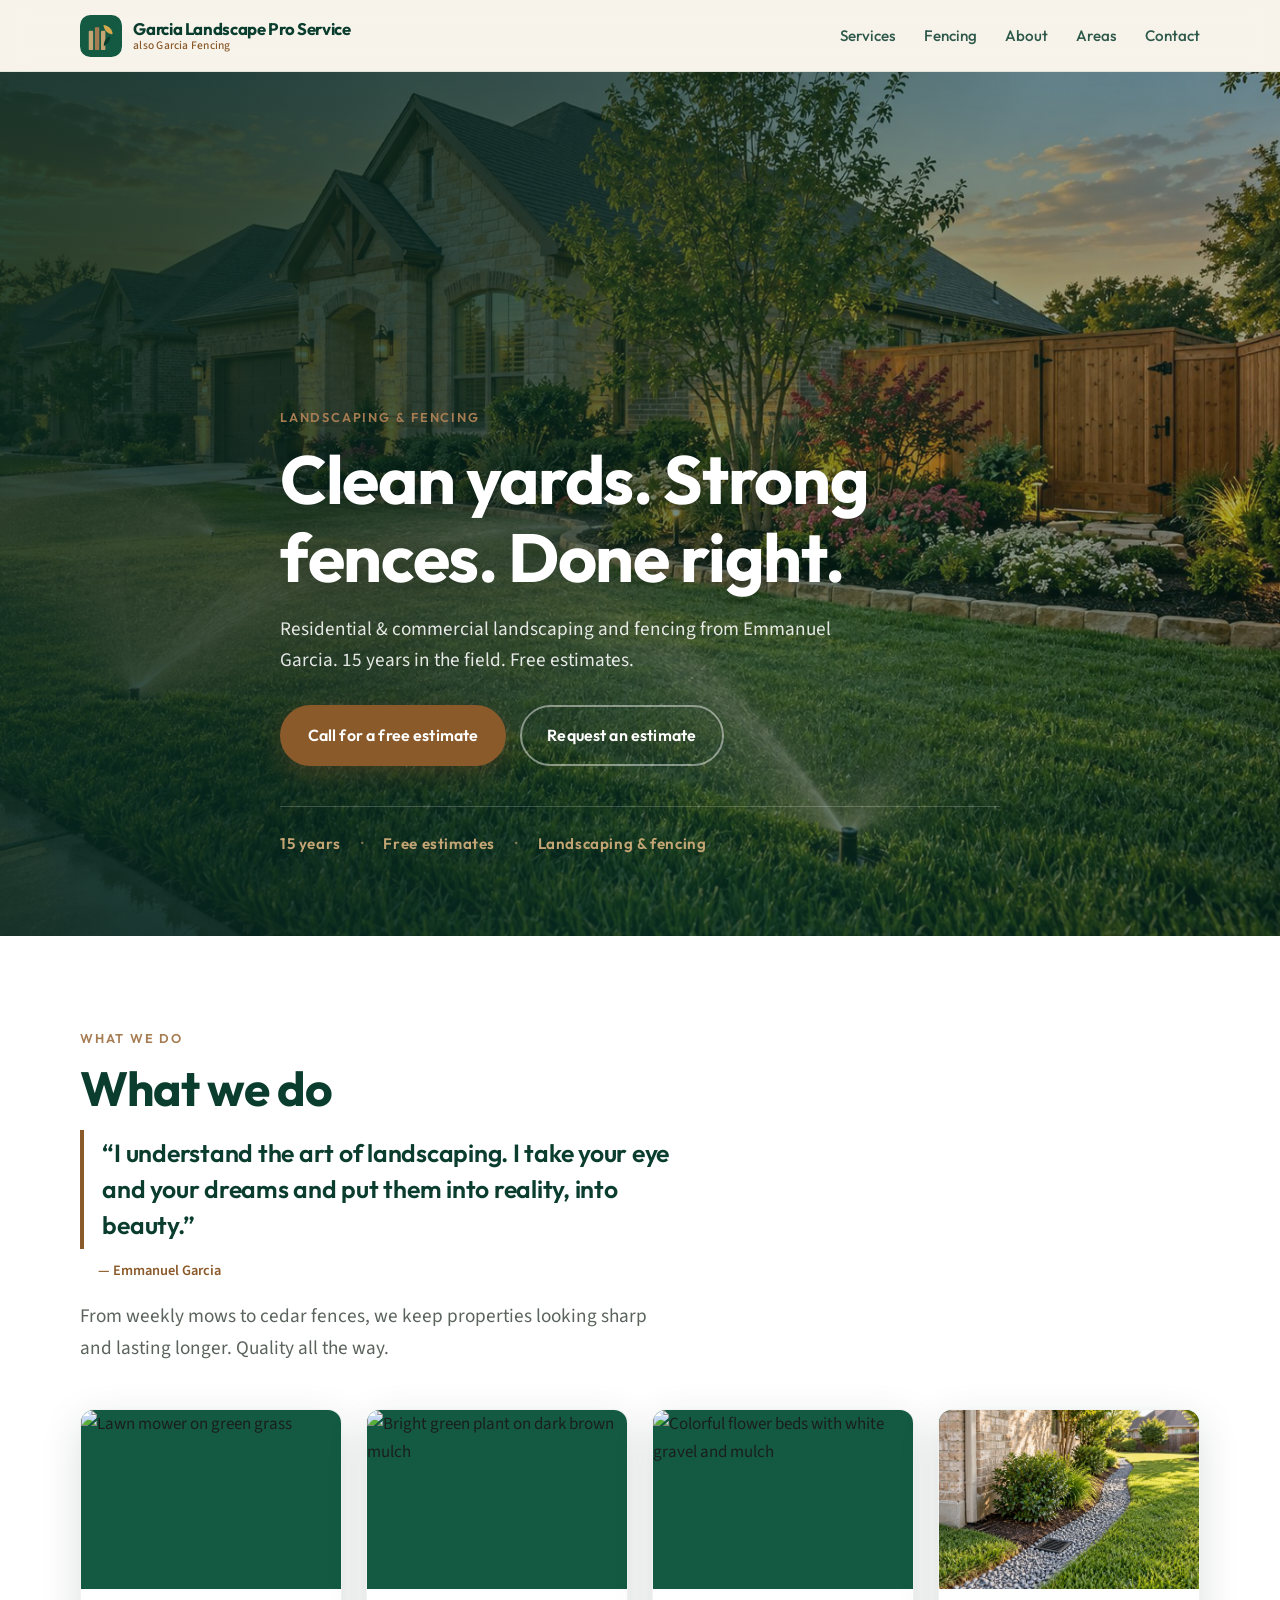
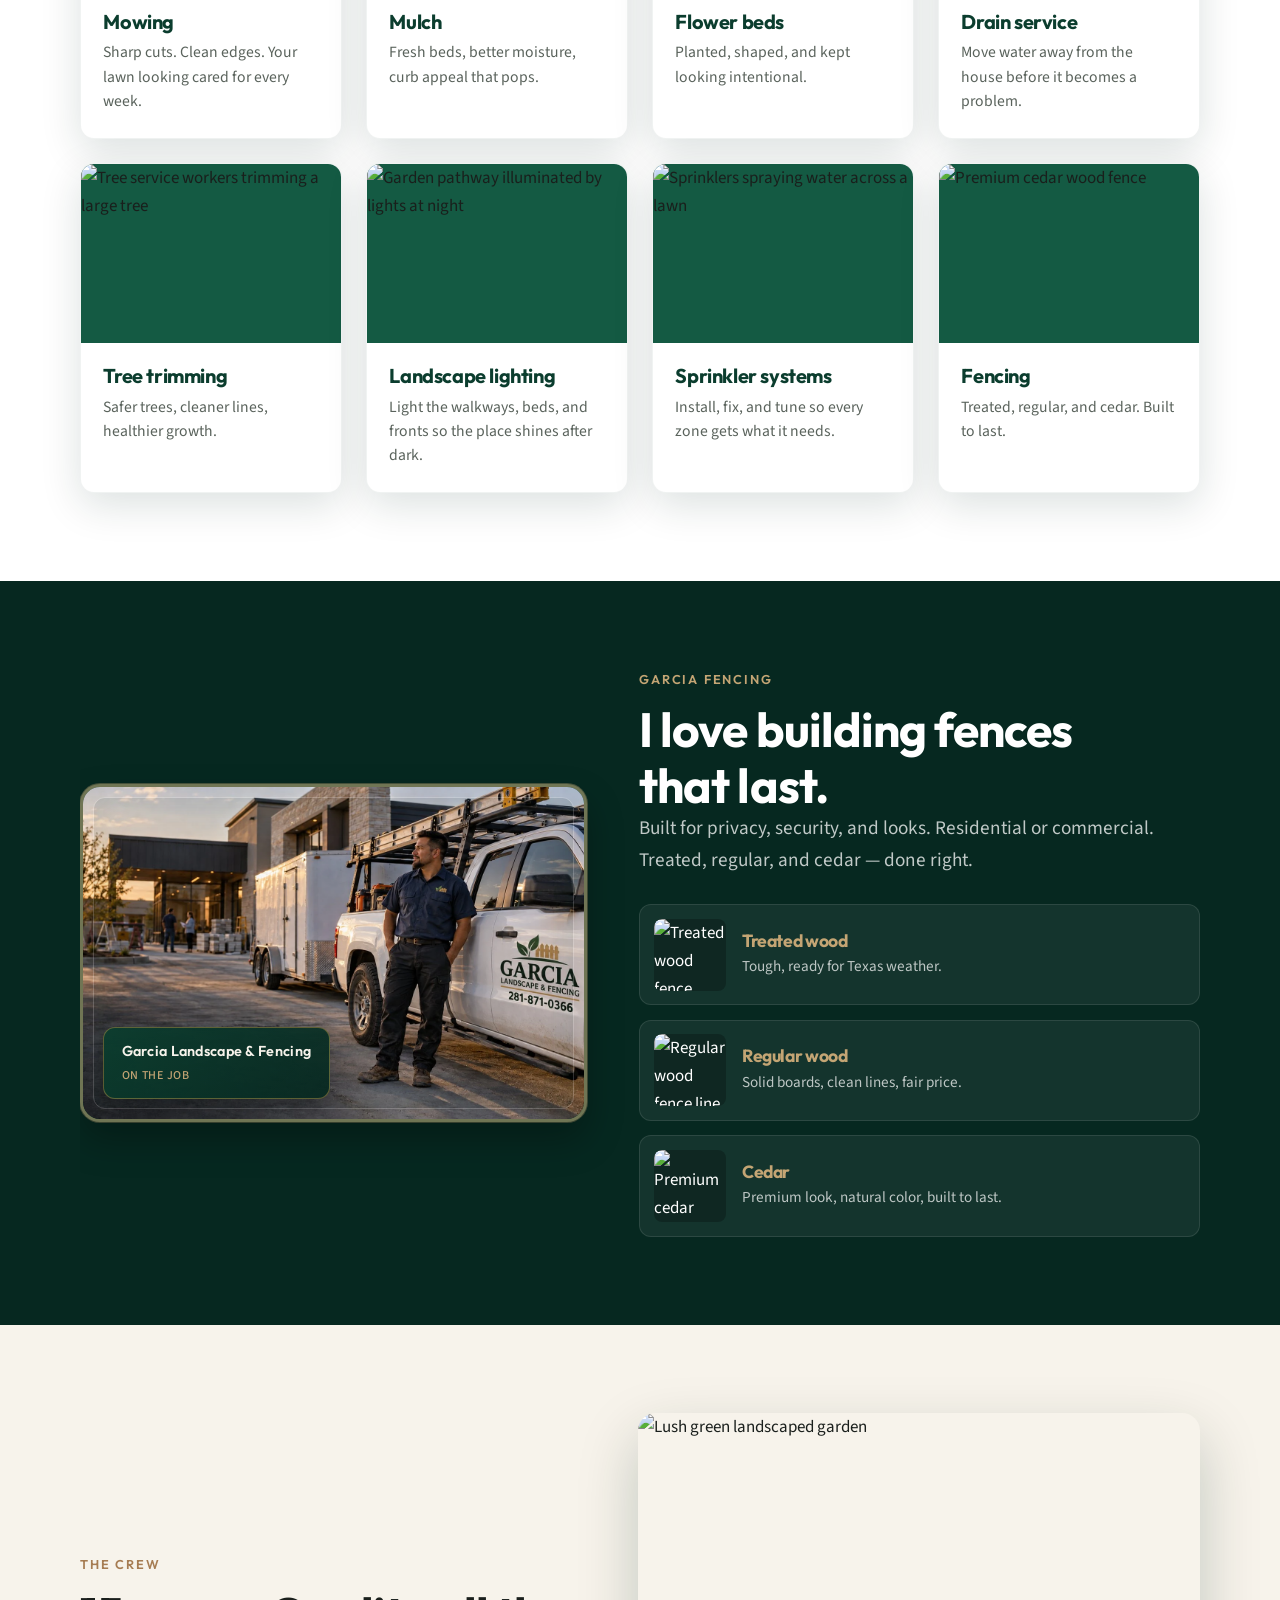
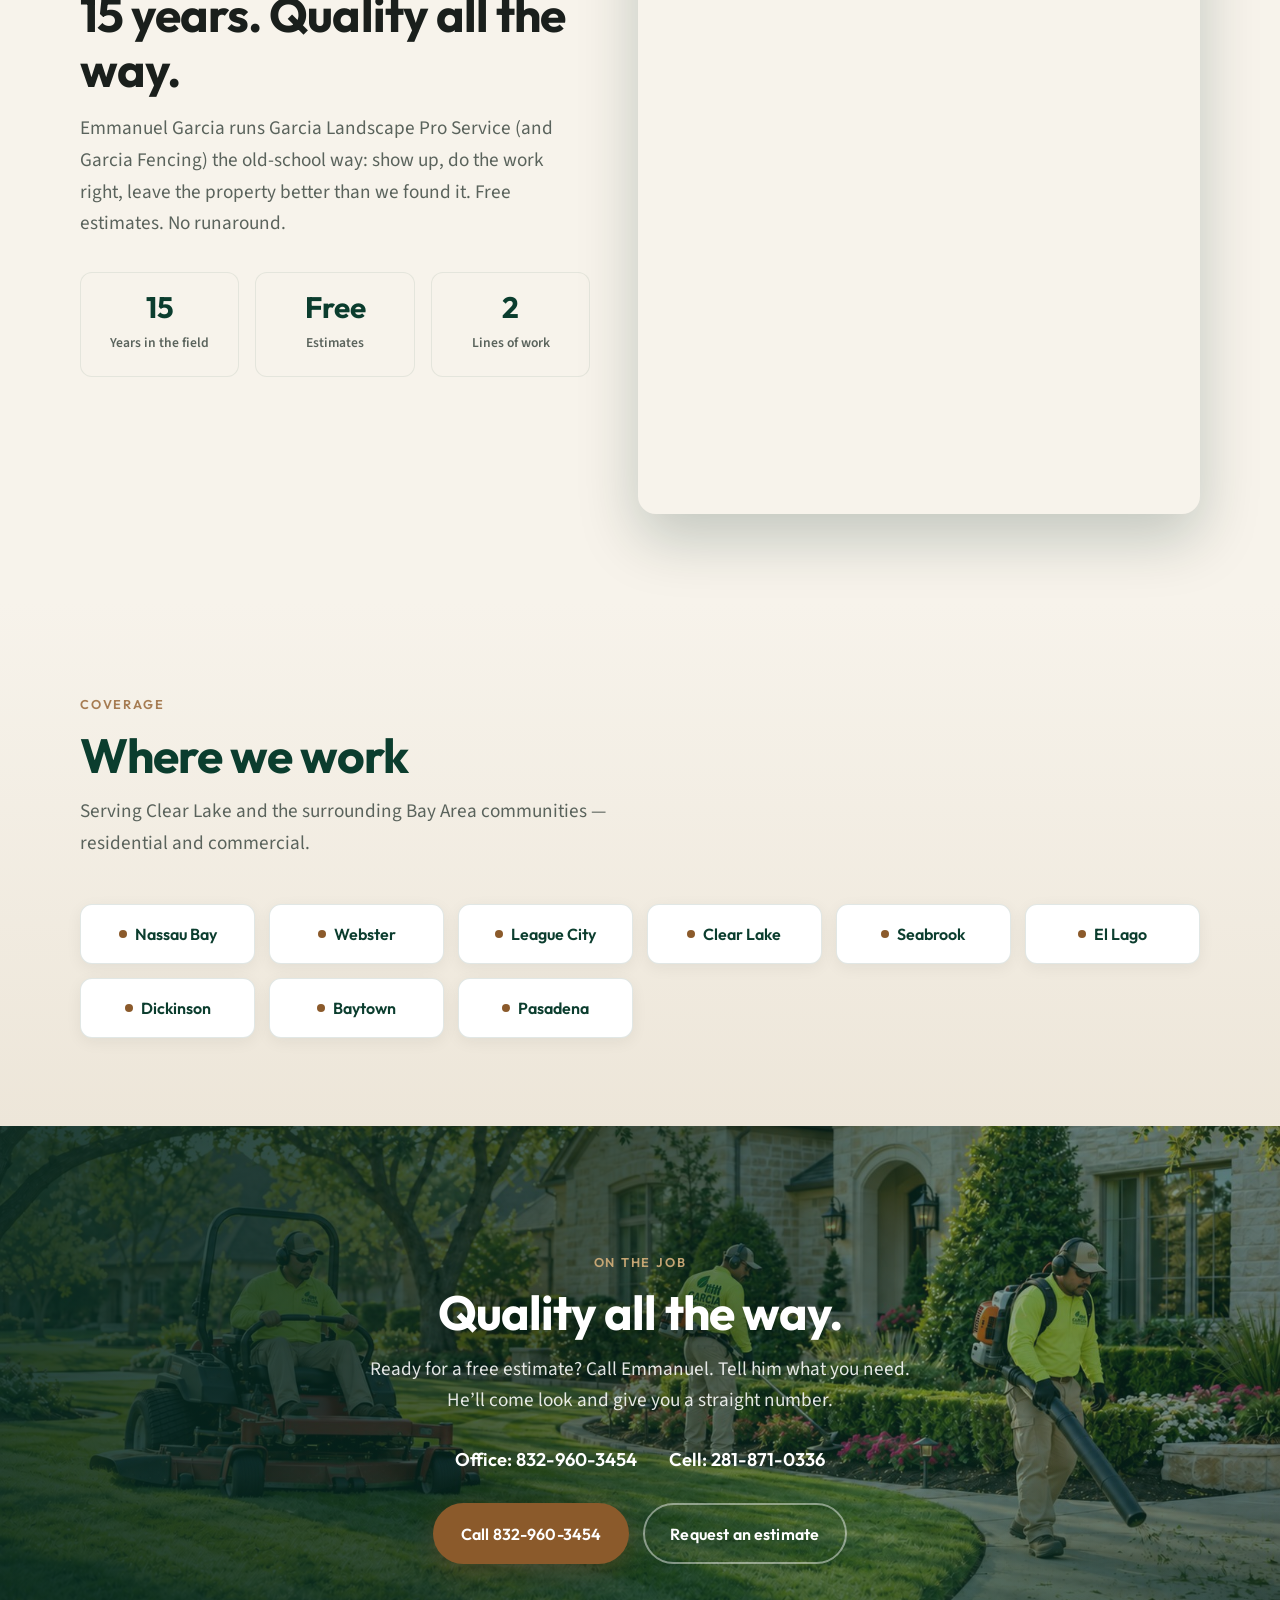
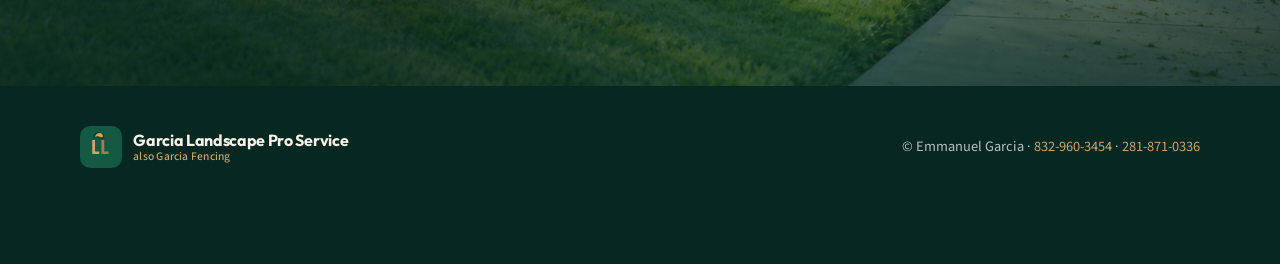
==== commit e64483af: "Replace Drain service card with French drain photo Swap the waterfall/stream stock image for Nelson'" ====
--- a/index.html
+++ b/index.html
@@ -107,7 +107,10 @@
 
           <article class="card">
             <div class="card-img">
-              <img src="https://images.pexels.com/photos/707915/pexels-photo-707915.jpeg?auto=compress&amp;cs=tinysrgb&amp;w=1200" alt="Water drainage near landscaping" width="600" height="412" loading="lazy" />
+              <picture>
+                <source srcset="assets/service-drain.webp" type="image/webp" />
+                <img src="assets/service-drain.jpg" alt="French drain installation for yard drainage" width="600" height="412" loading="lazy" />
+              </picture>
             </div>
             <div class="card-body">
               <h3>Drain service</h3>
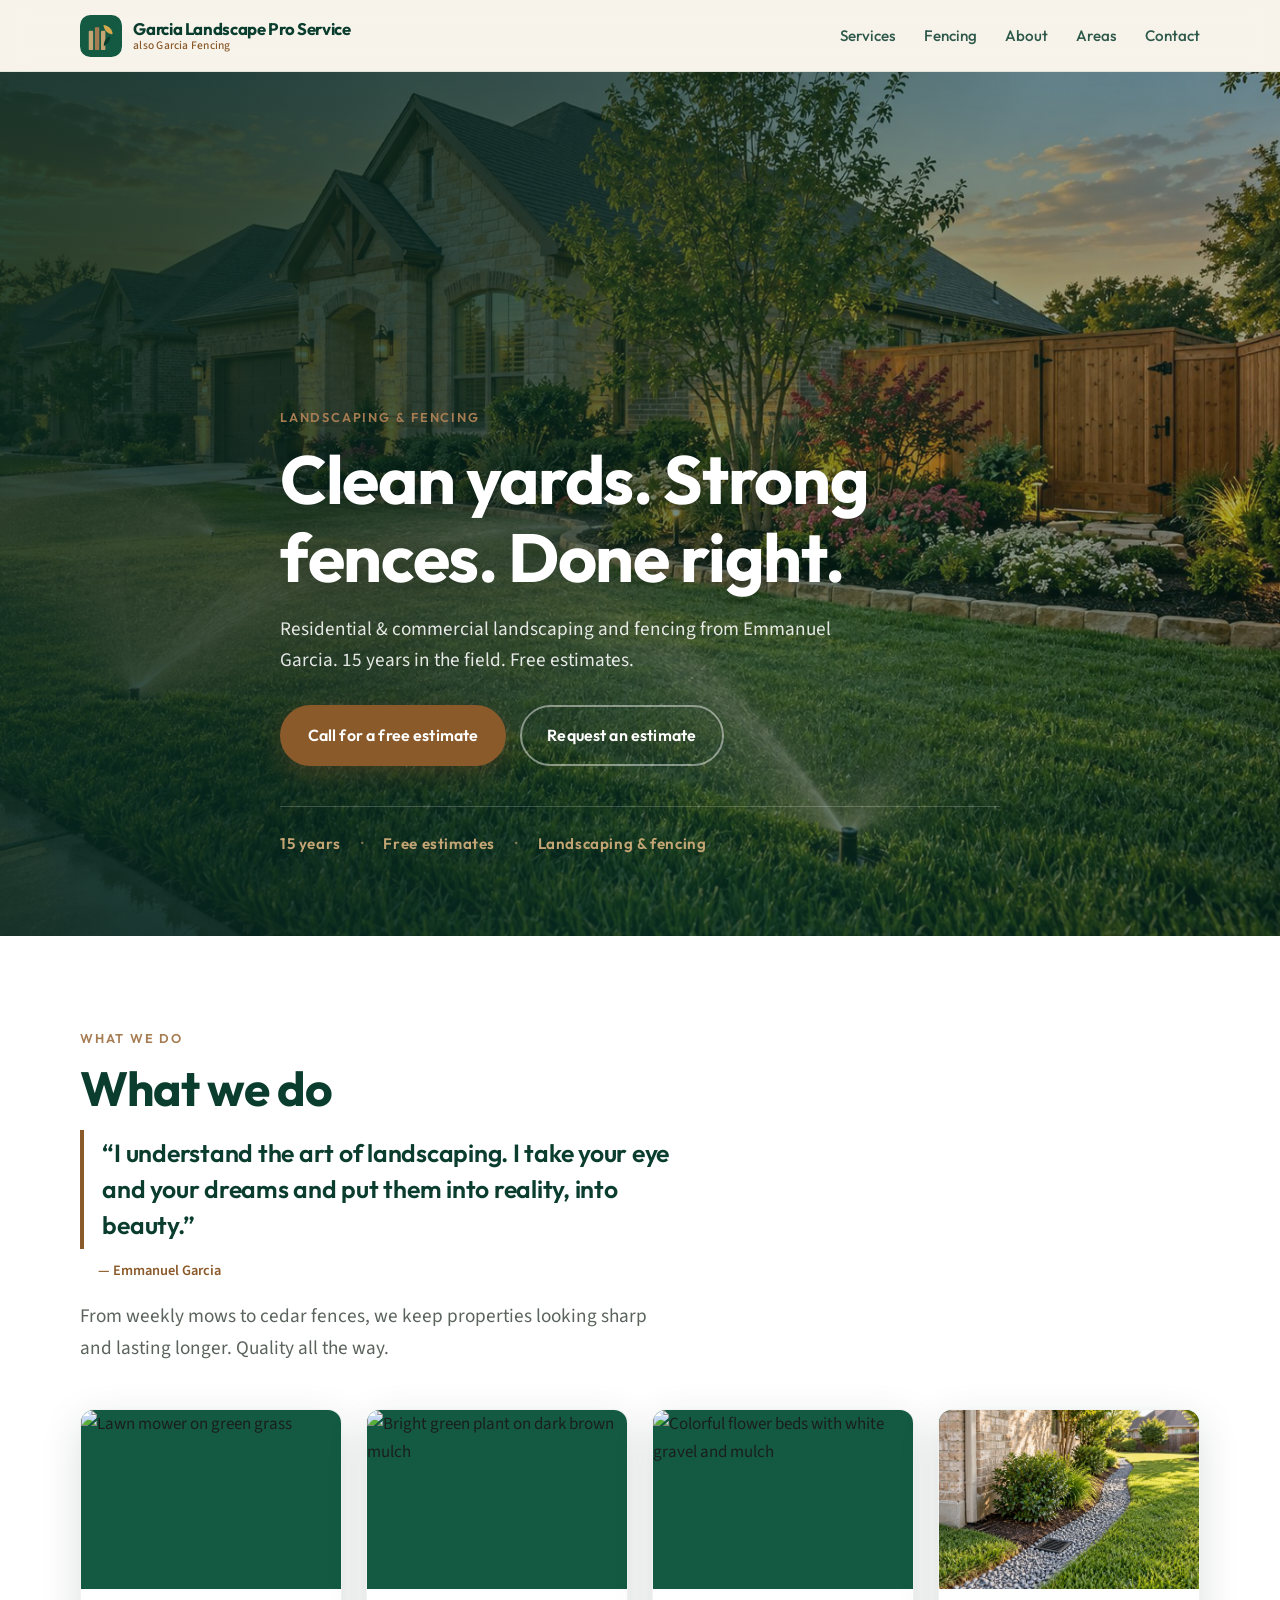
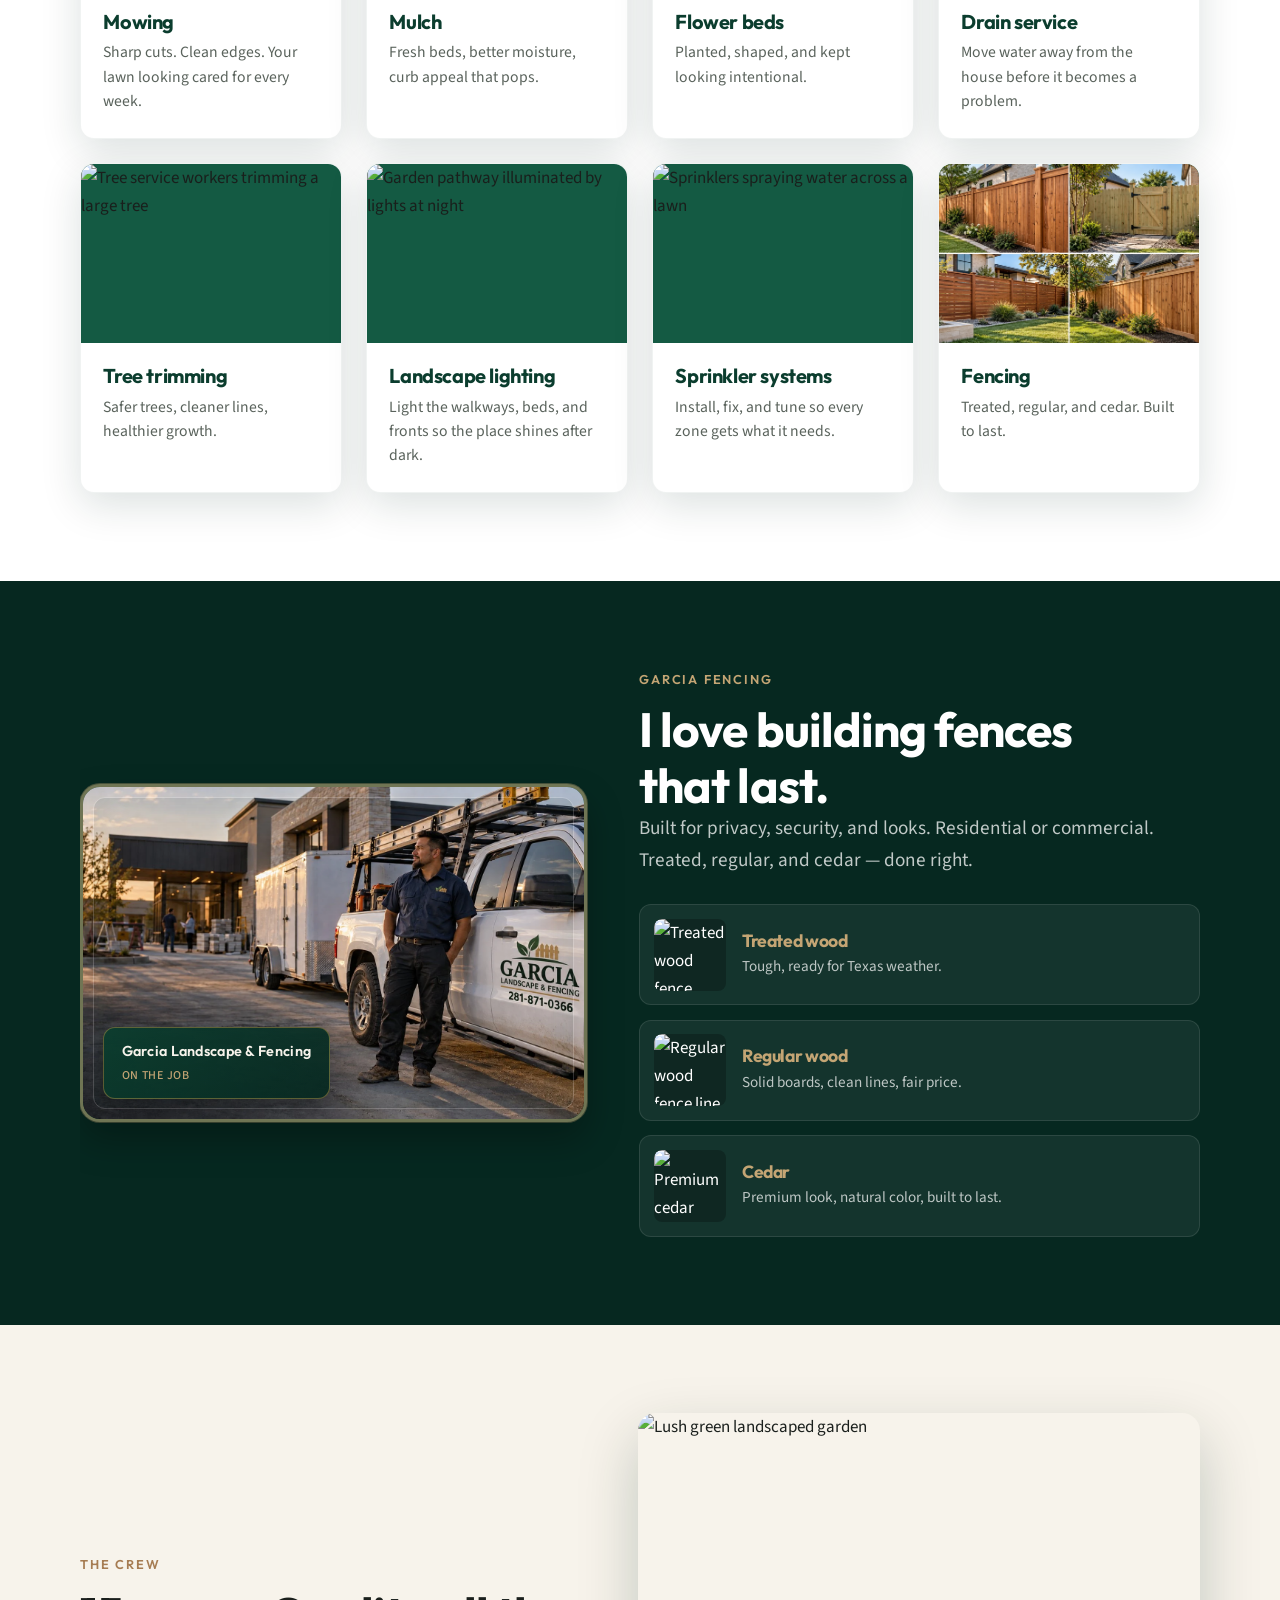
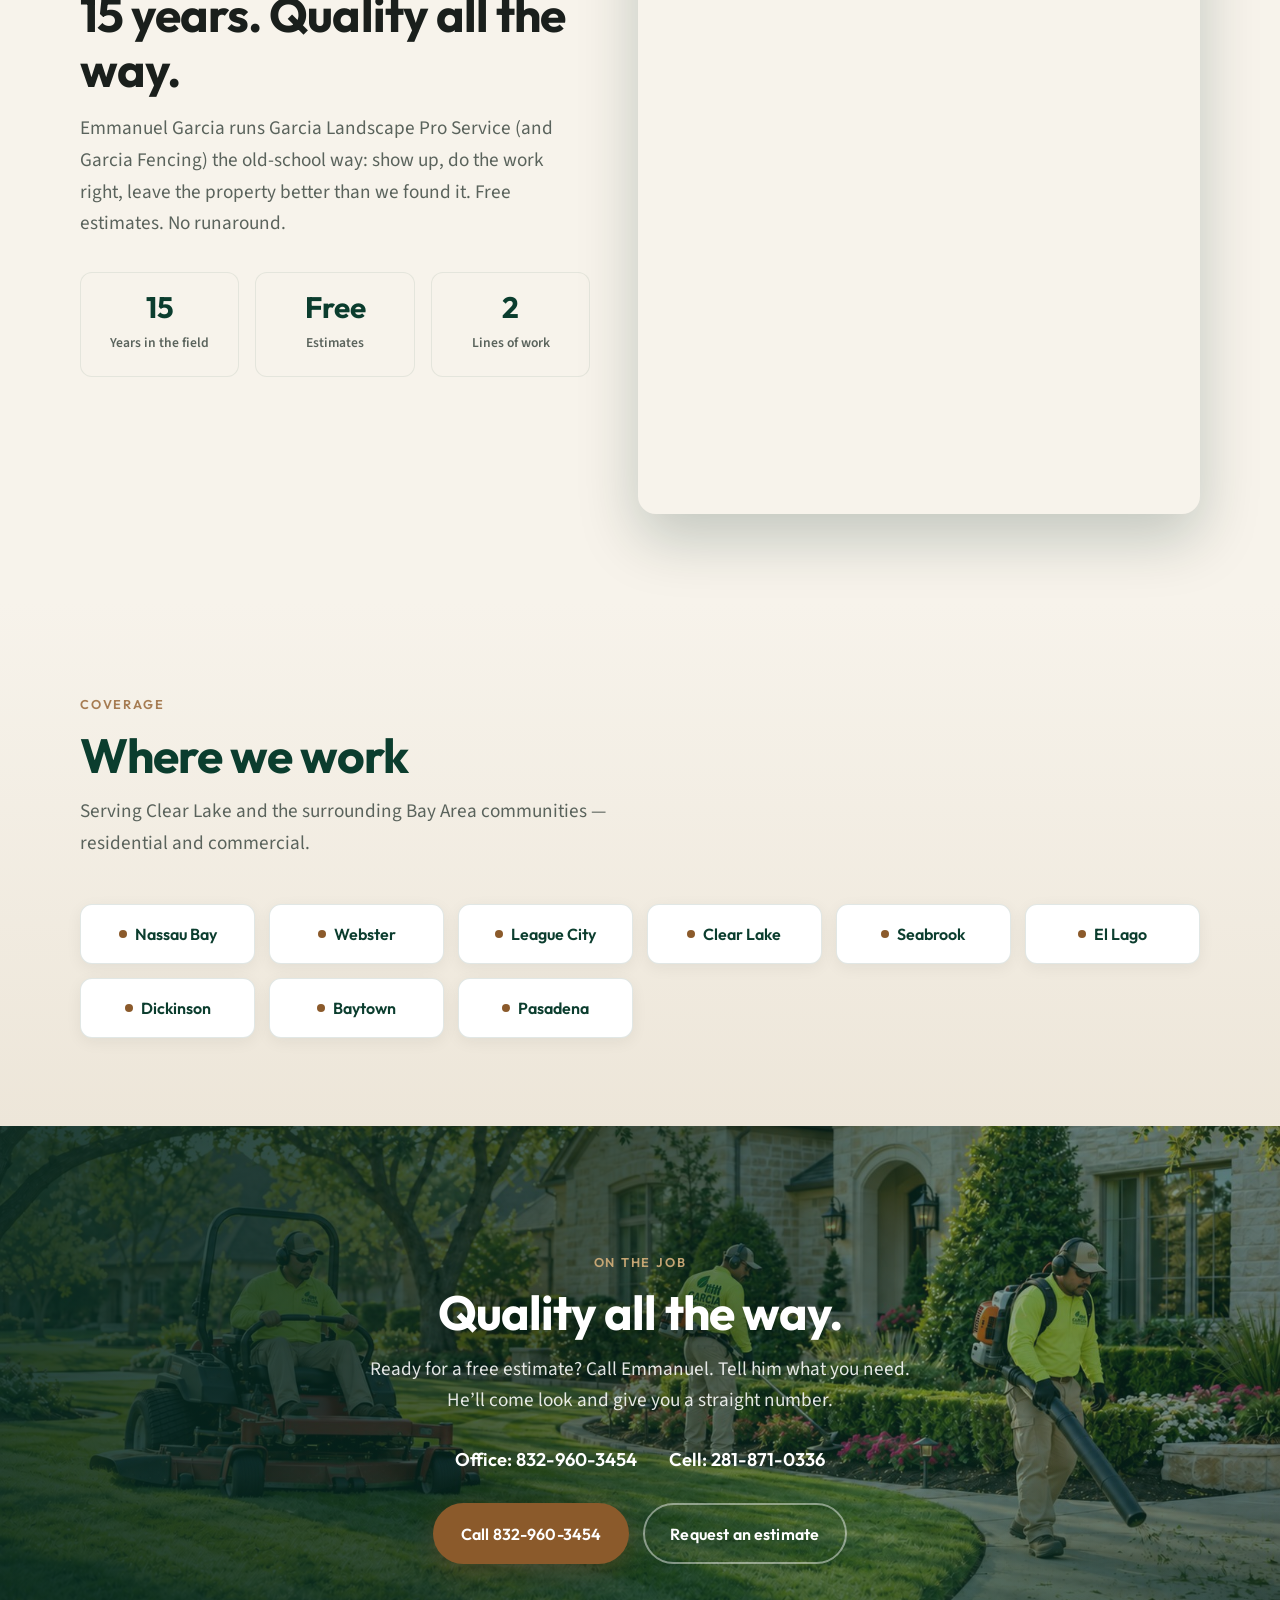
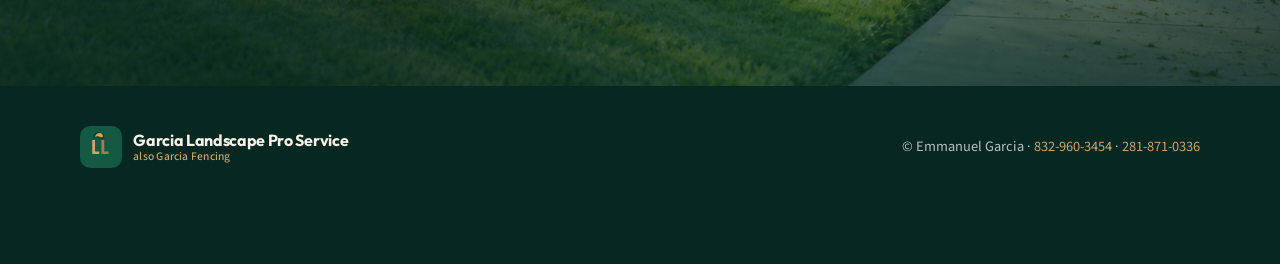
==== commit 3ffd46e2: "Replace Fencing service card with finished fences collage" ====
--- a/index.html
+++ b/index.html
@@ -150,7 +150,10 @@
 
           <a class="card card-link" href="#fencing">
             <div class="card-img">
-              <img src="https://images.unsplash.com/photo-1595862067390-52e6396ccb53?auto=format&amp;fit=crop&amp;w=1200&amp;q=80" alt="Premium cedar wood fence" width="600" height="412" loading="lazy" />
+              <picture>
+                <source srcset="assets/service-fencing.webp" type="image/webp" />
+                <img src="assets/service-fencing.jpg" alt="Finished wood fences and gates by Garcia Fencing" width="600" height="412" loading="lazy" />
+              </picture>
             </div>
             <div class="card-body">
               <h3>Fencing</h3>
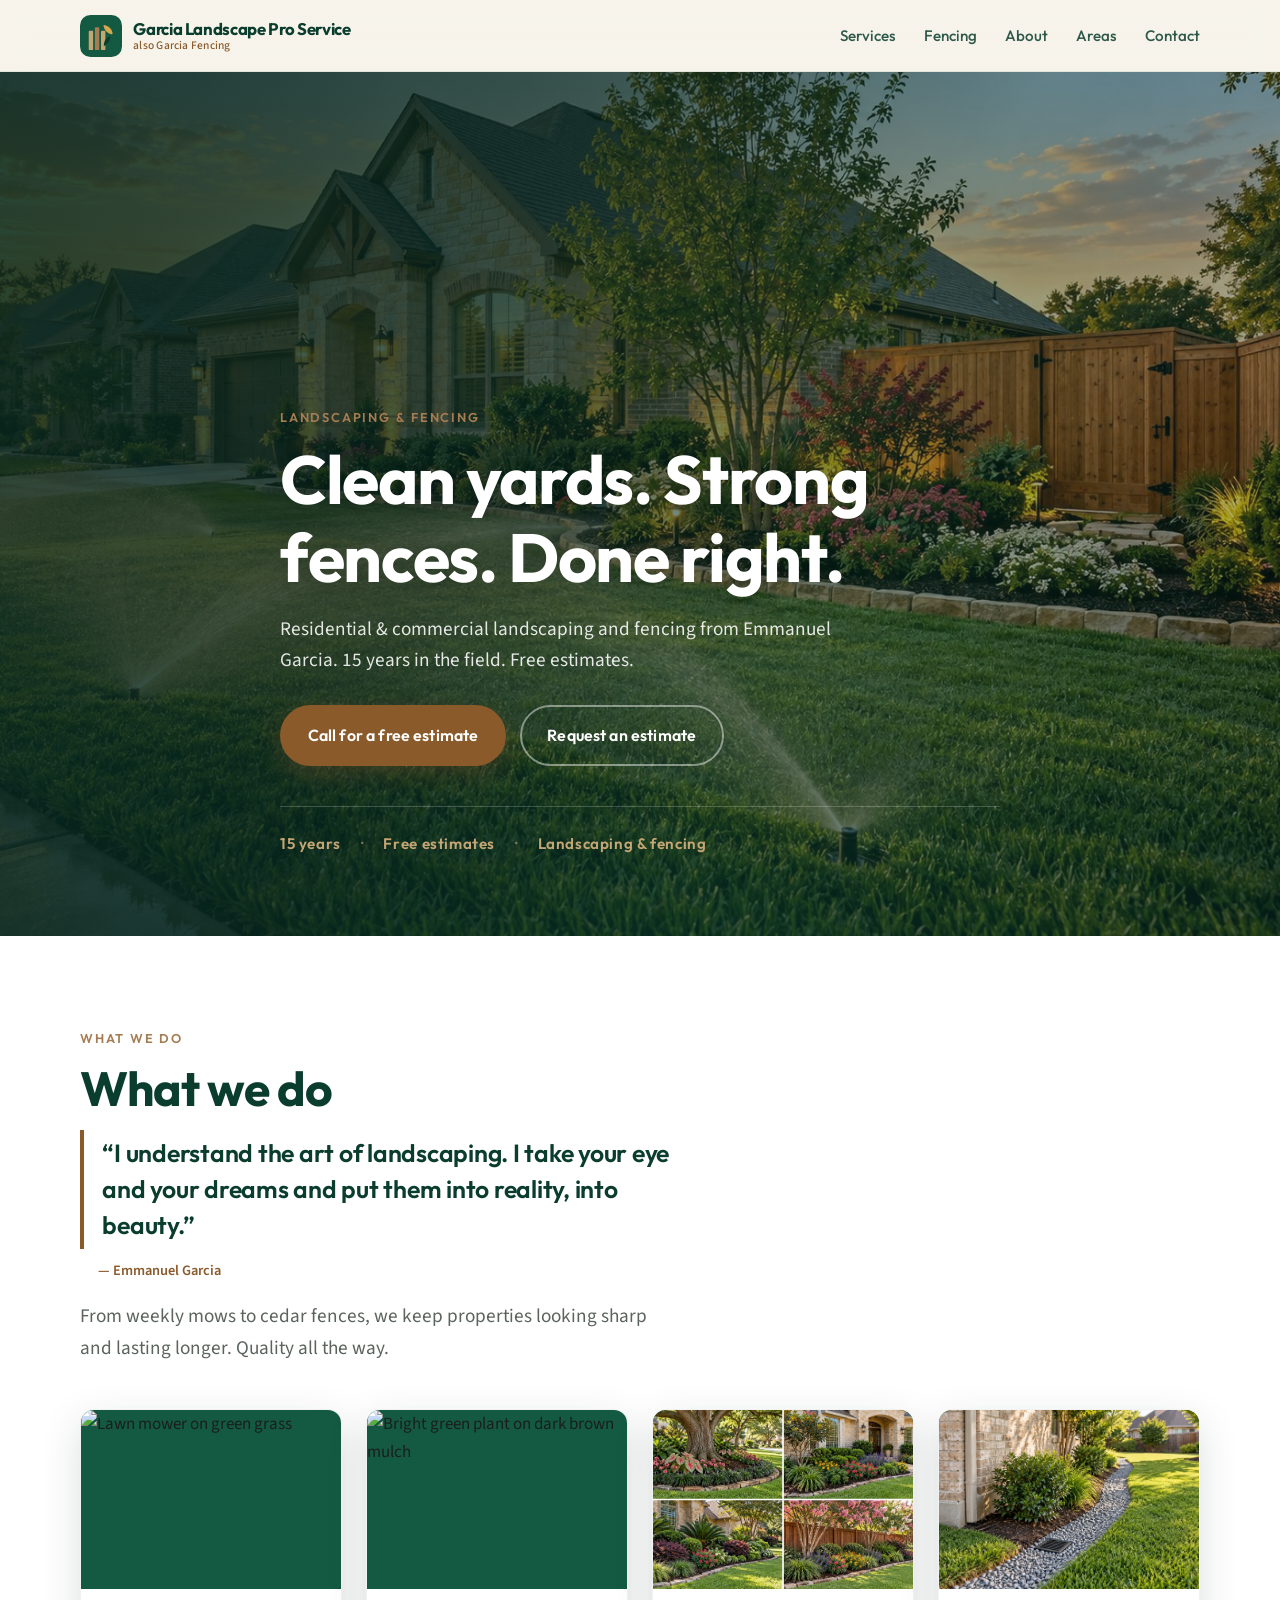
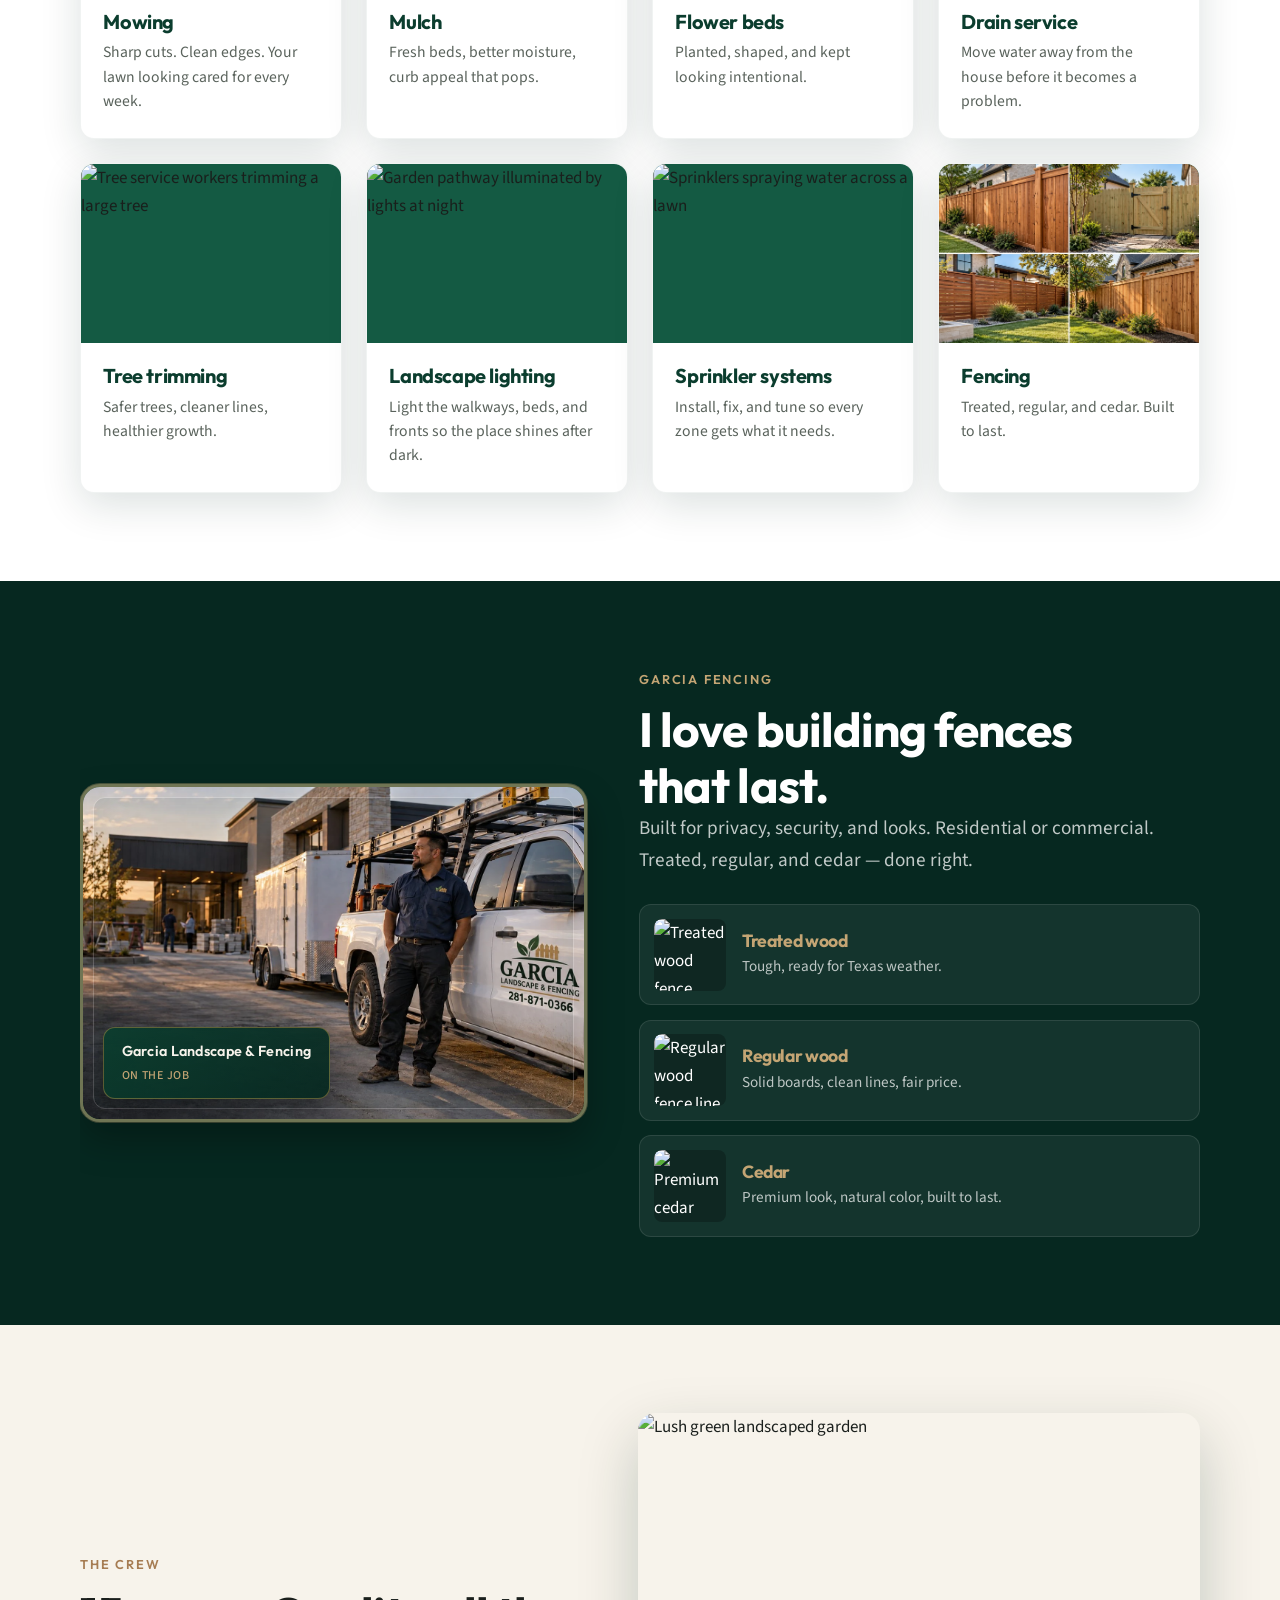
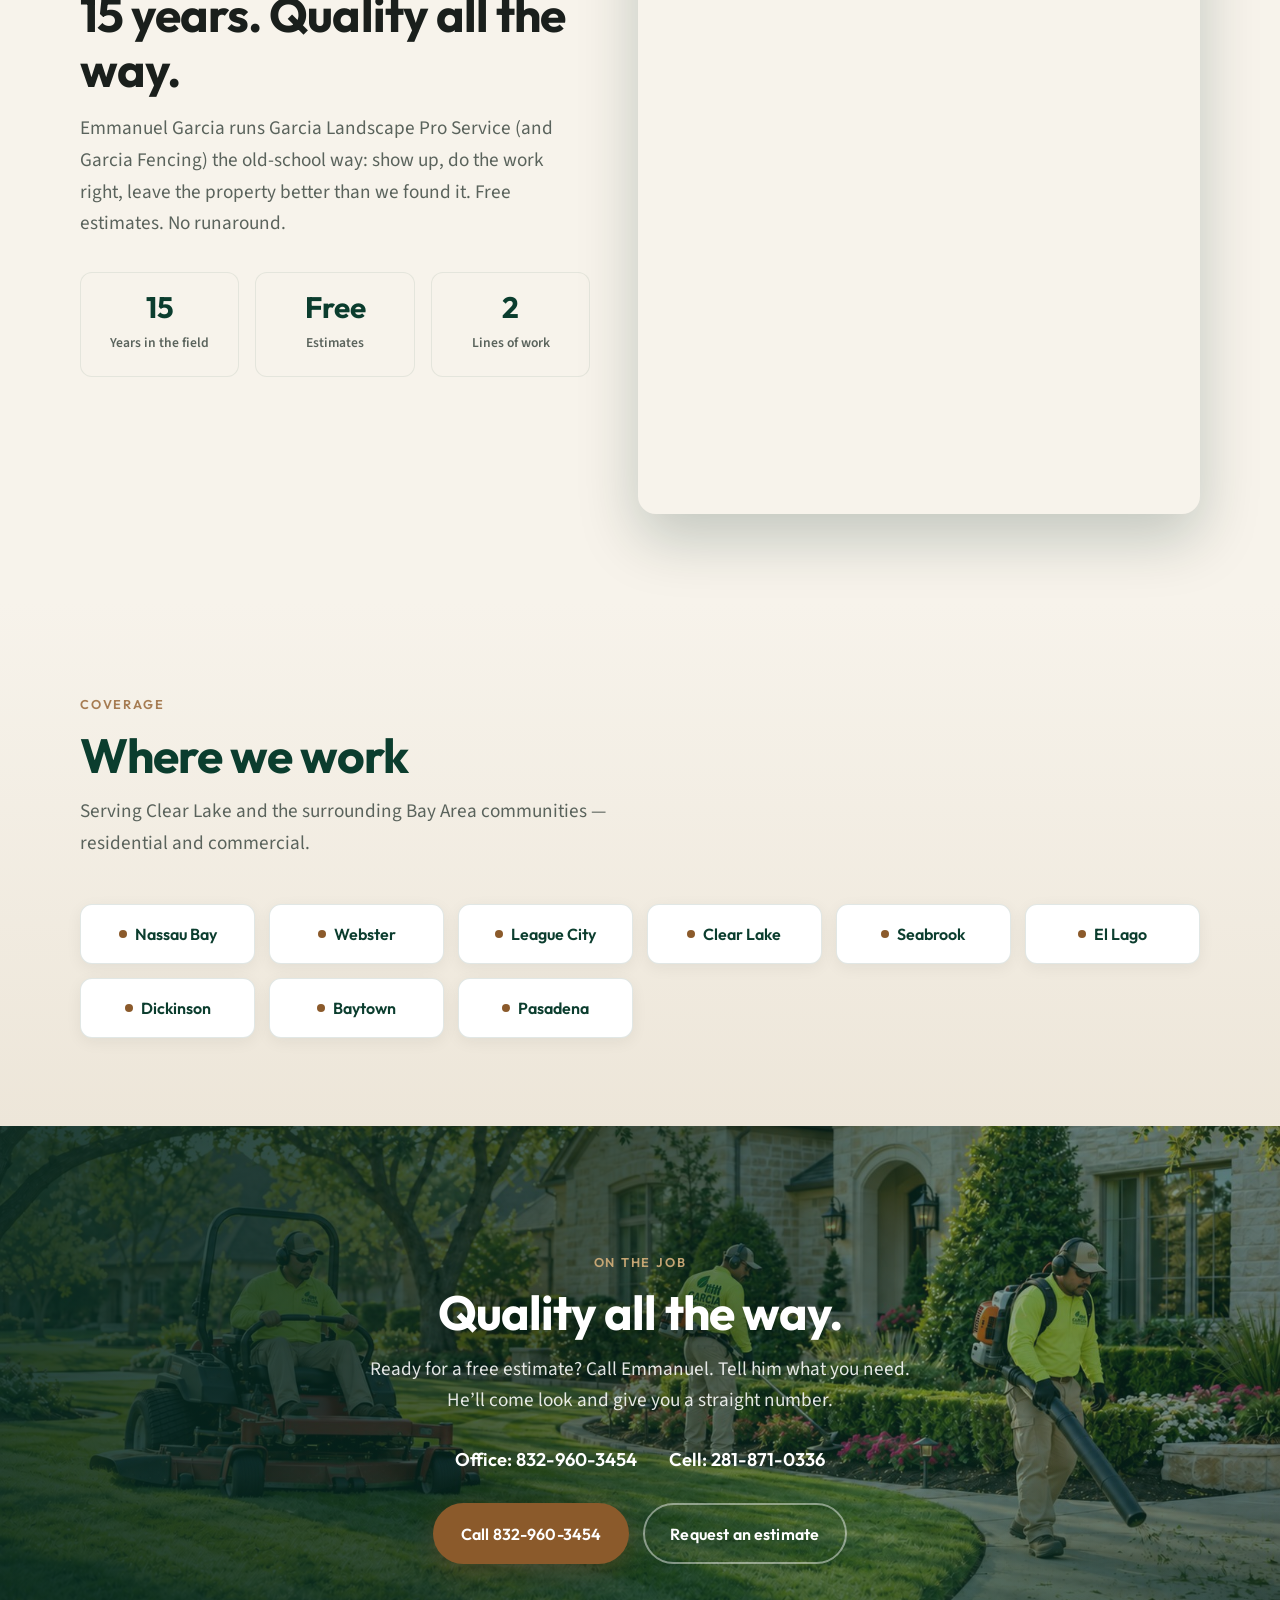
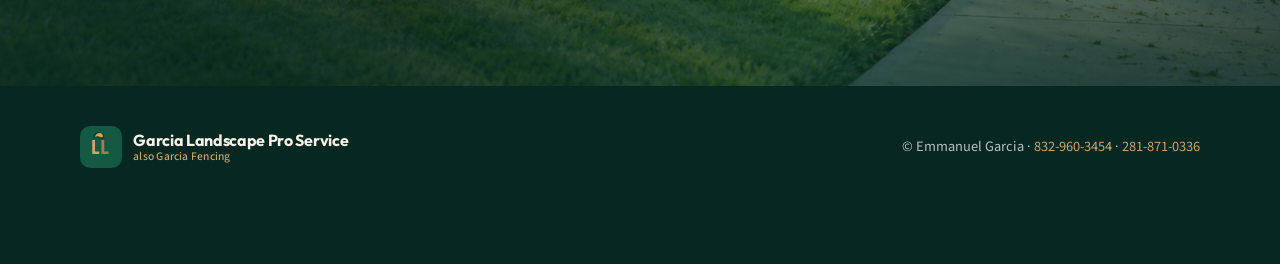
==== commit 71ff1a1a: "Replace Flower beds service card with multi-bed collage" ====
--- a/index.html
+++ b/index.html
@@ -97,7 +97,10 @@
 
           <article class="card">
             <div class="card-img">
-              <img src="https://images.unsplash.com/photo-1759577085573-dc717319109f?auto=format&amp;fit=crop&amp;w=1200&amp;q=80" alt="Colorful flower beds with white gravel and mulch" width="600" height="412" loading="lazy" />
+              <picture>
+                <source srcset="assets/service-flowerbeds.webp" type="image/webp" />
+                <img src="assets/service-flowerbeds.jpg" alt="Different styles of flower beds and landscaping by Garcia" width="600" height="412" loading="lazy" />
+              </picture>
             </div>
             <div class="card-body">
               <h3>Flower beds</h3>
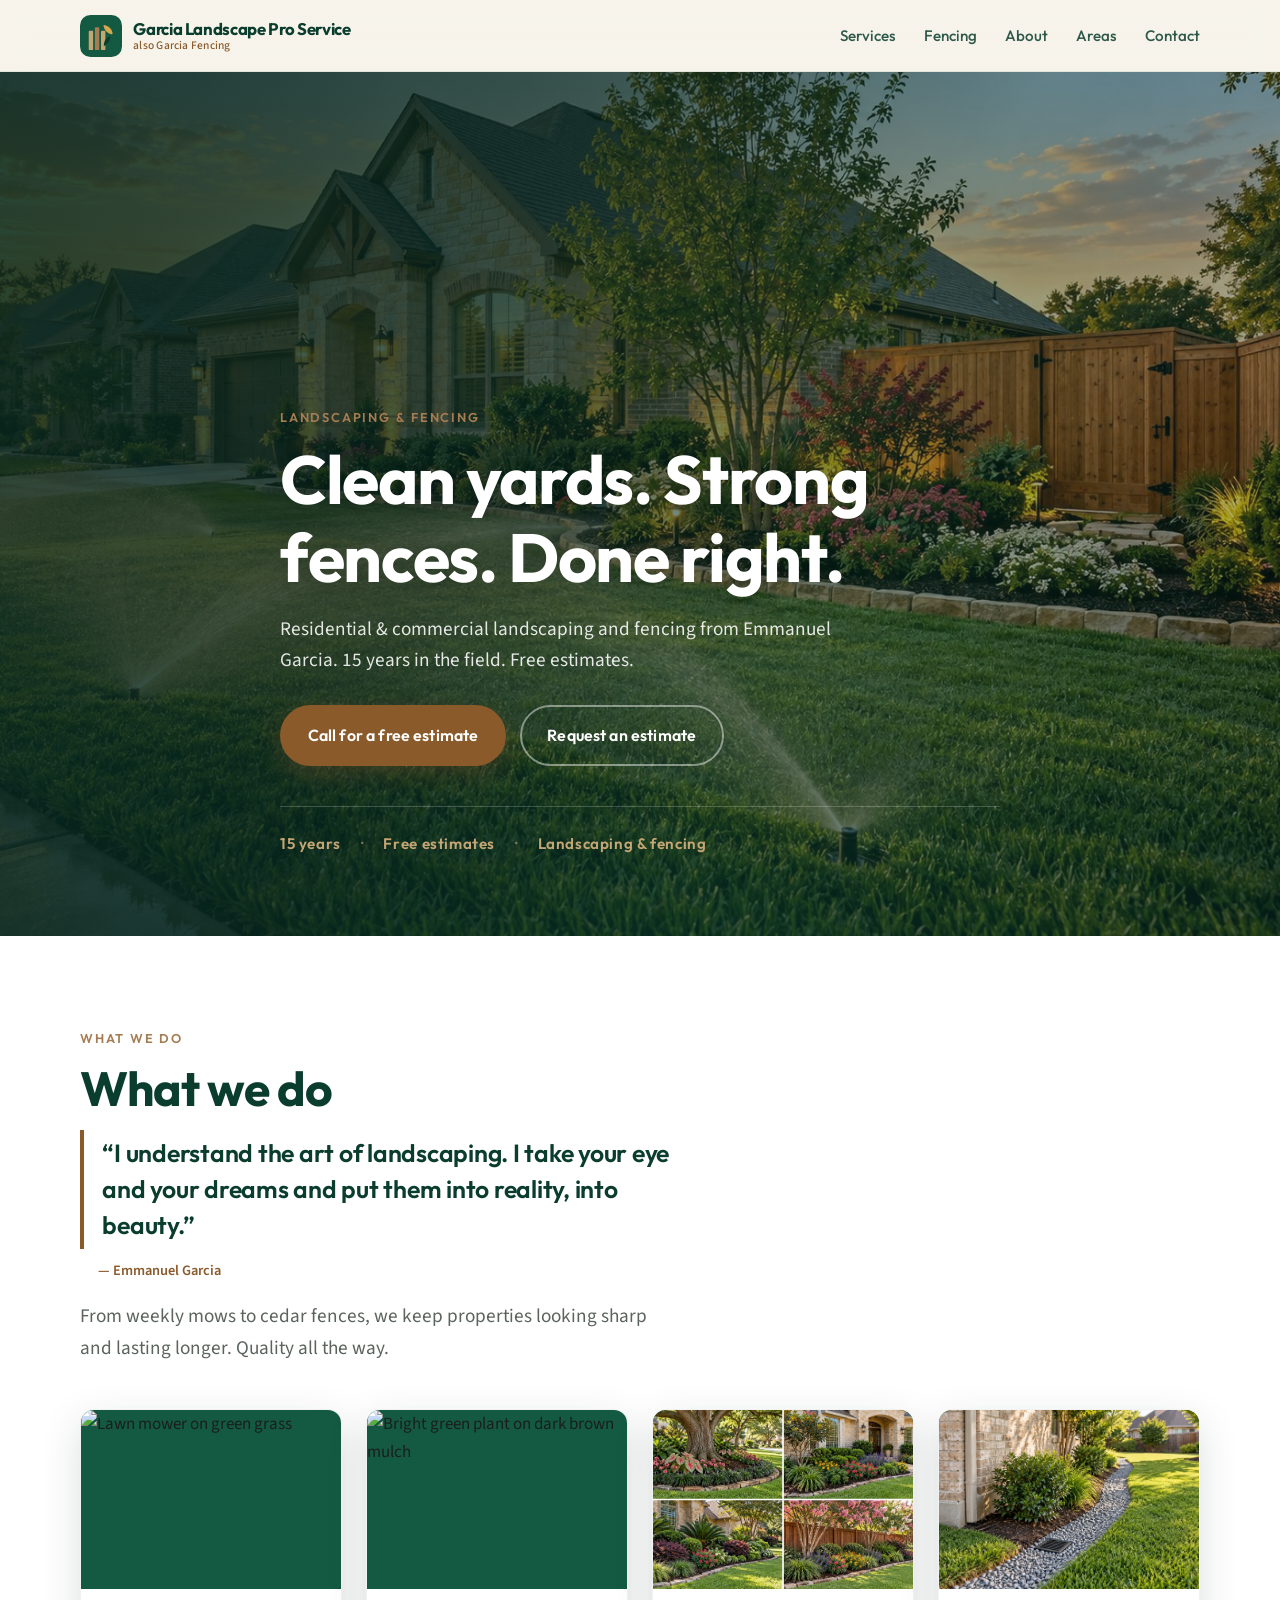
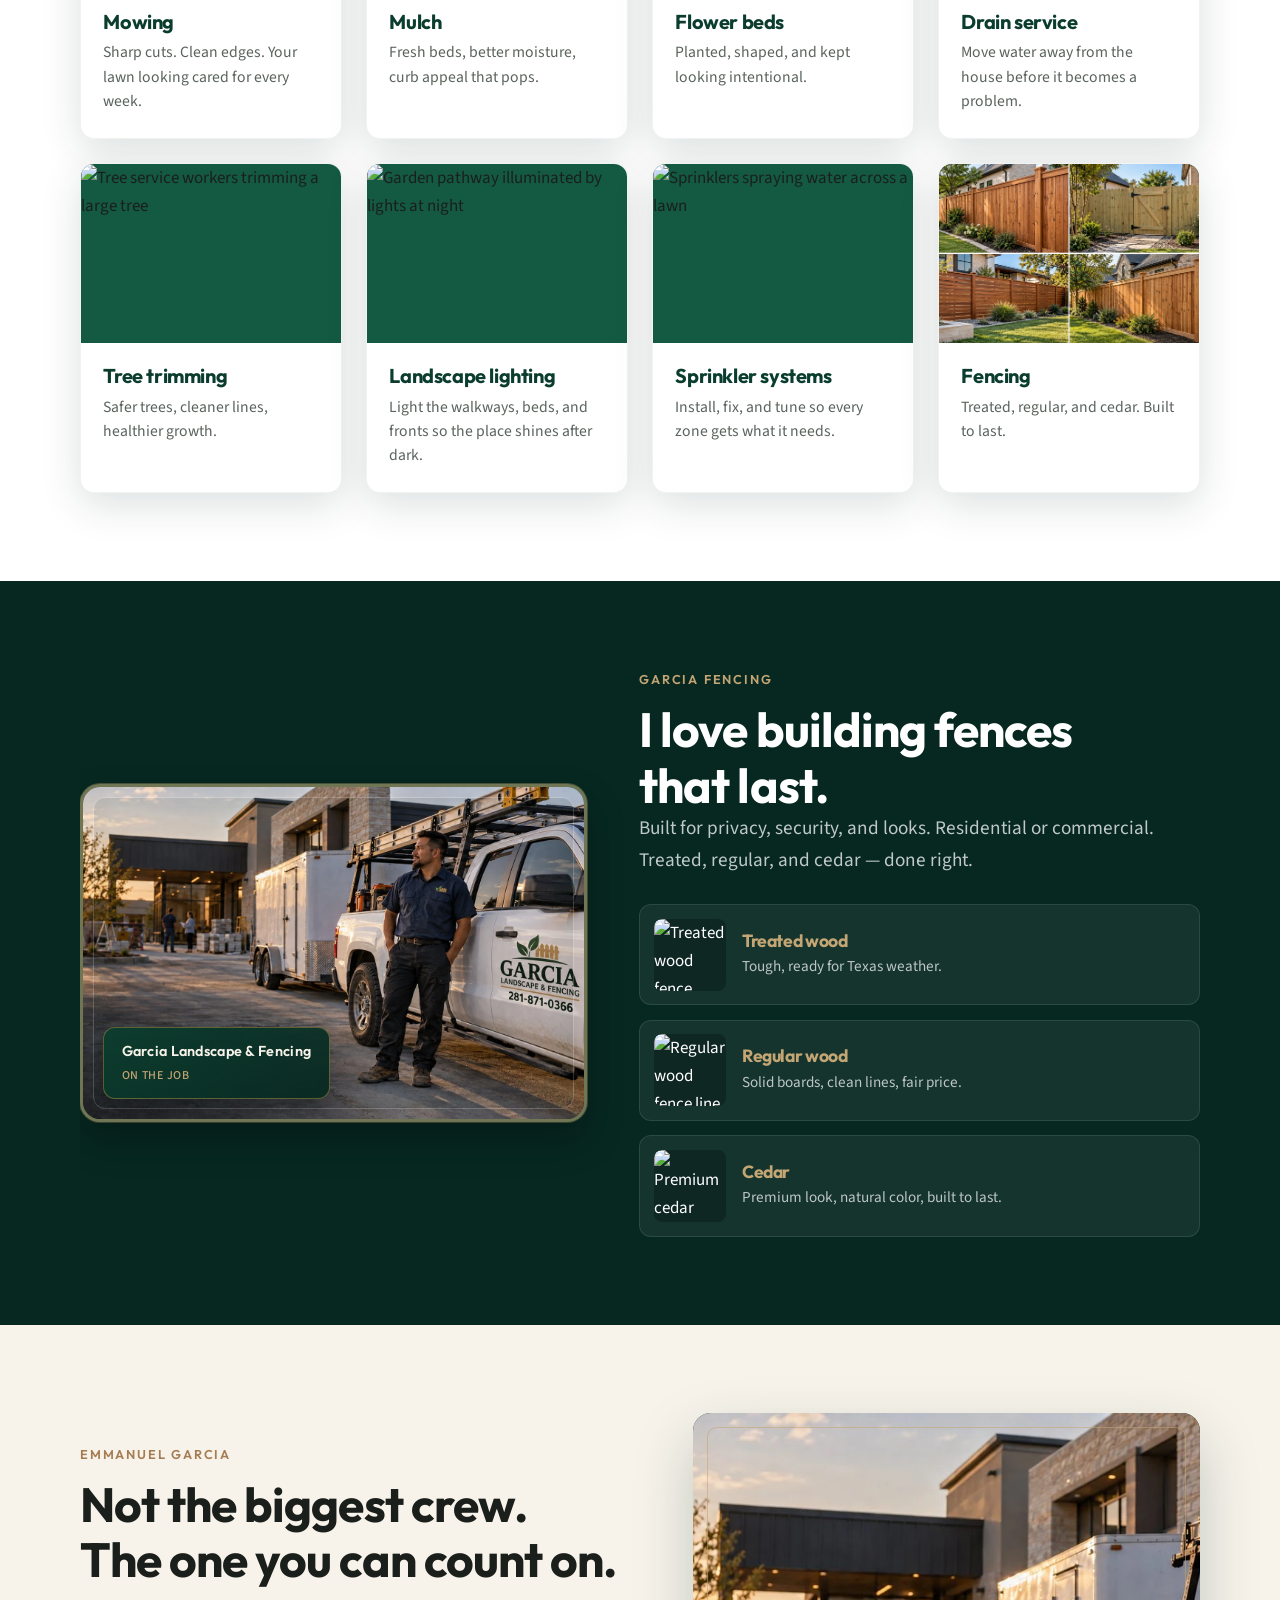
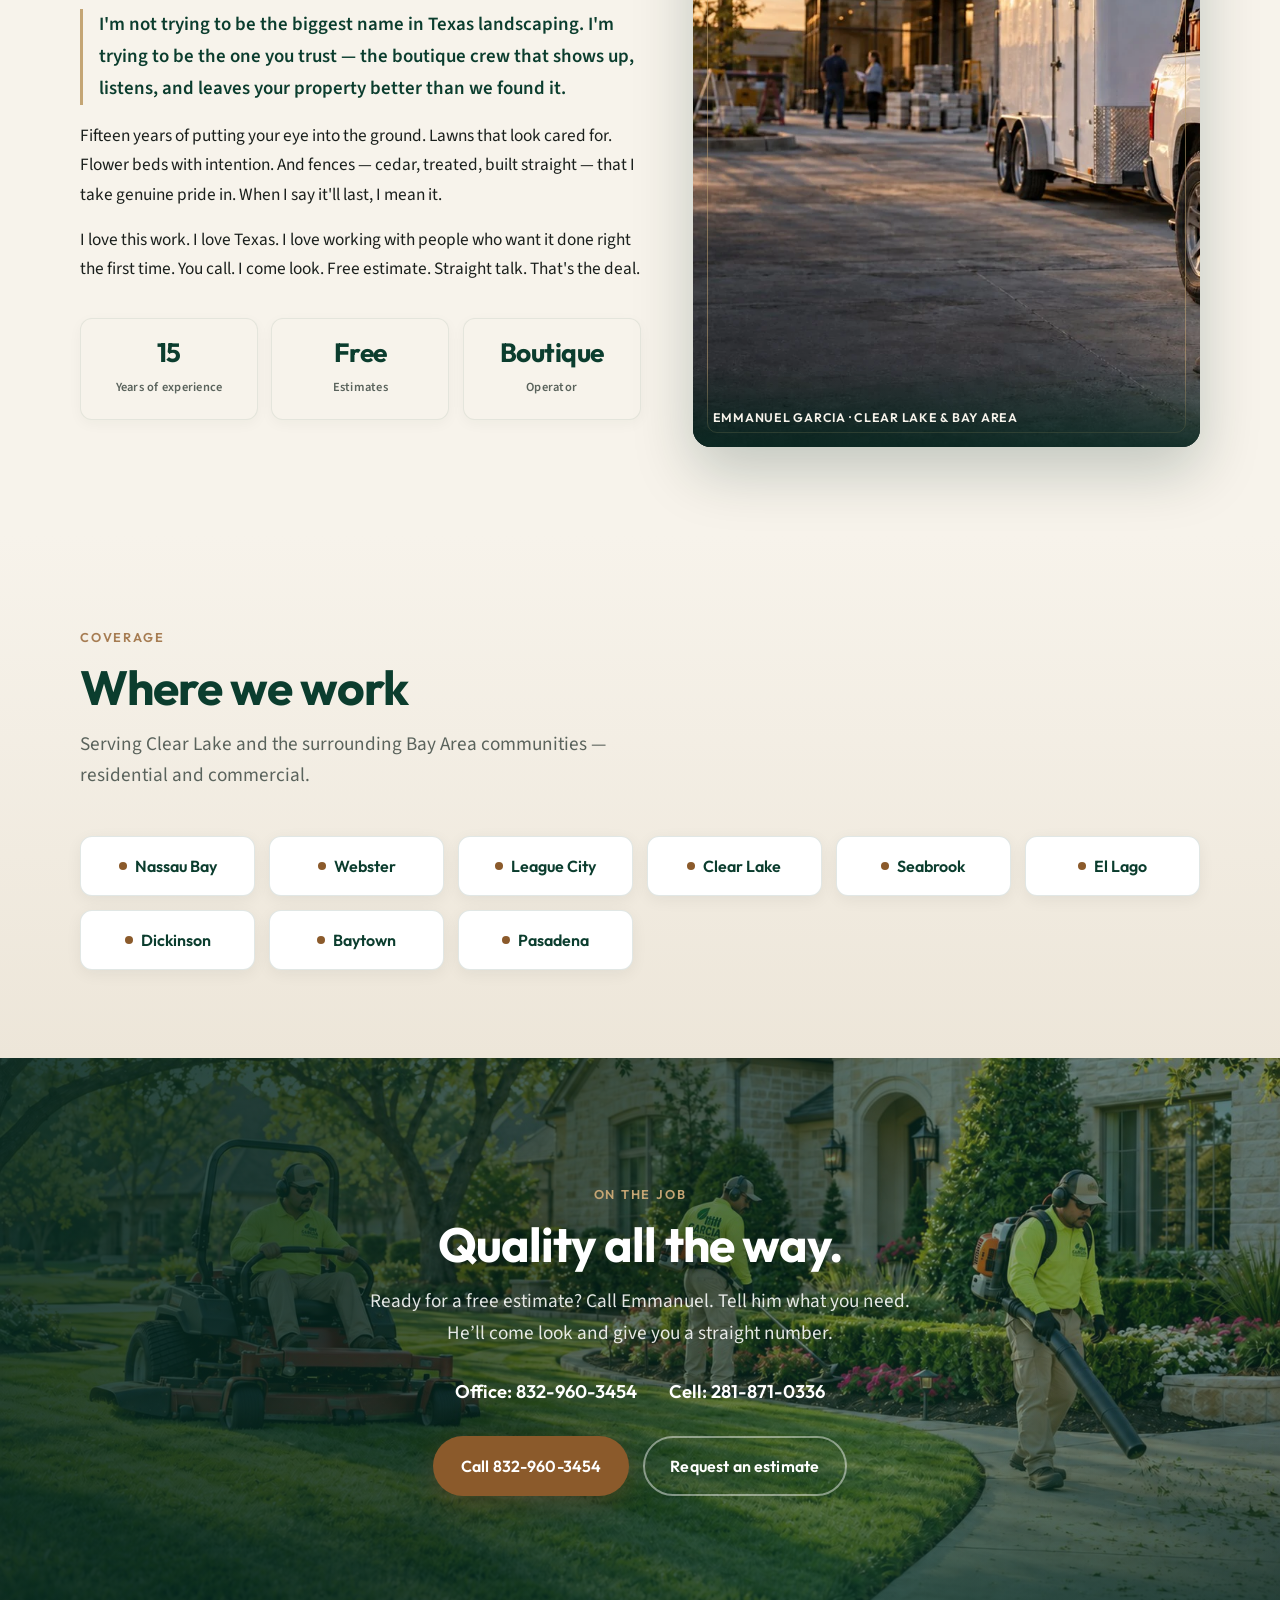
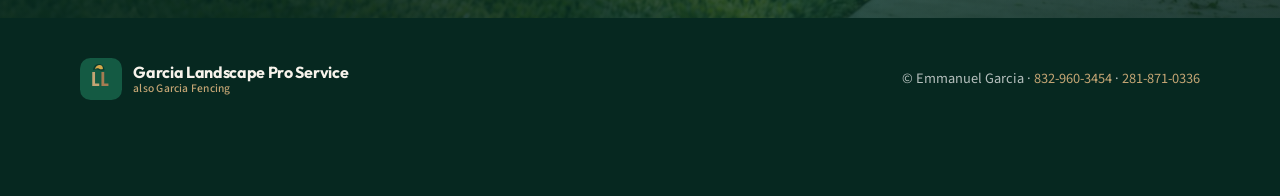
==== commit b3485236: "Rewrite About section with boutique belief copy and brand truck photo Replace namby-pamby 15-years/s" ====
--- a/index.html
+++ b/index.html
@@ -224,18 +224,27 @@
     <!-- ABOUT -->
     <section class="section" id="about">
       <div class="container about-grid">
-        <div>
-          <p class="eyebrow">The crew</p>
-          <h2>15 years. Quality all the way.</h2>
-          <p class="lead" style="margin-top: 1rem;">Emmanuel Garcia runs Garcia Landscape Pro Service (and Garcia Fencing) the old-school way: show up, do the work right, leave the property better than we found it. Free estimates. No runaround.</p>
+        <div class="about-copy">
+          <p class="eyebrow">Emmanuel Garcia</p>
+          <h2>Not the biggest crew.<br />The one you can count on.</h2>
+          <div class="about-manifesto">
+            <p>I'm not trying to be the biggest name in Texas landscaping. I'm trying to be the one you trust — the boutique crew that shows up, listens, and leaves your property better than we found it.</p>
+            <p>Fifteen years of putting your eye into the ground. Lawns that look cared for. Flower beds with intention. And fences — cedar, treated, built straight — that I take genuine pride in. When I say it'll last, I mean it.</p>
+            <p>I love this work. I love Texas. I love working with people who want it done right the first time. You call. I come look. Free estimate. Straight talk. That's the deal.</p>
+          </div>
           <div class="about-stat">
-            <div class="stat"><strong>15</strong><span>Years in the field</span></div>
+            <div class="stat"><strong>15</strong><span>Years of experience</span></div>
             <div class="stat"><strong>Free</strong><span>Estimates</span></div>
-            <div class="stat"><strong>2</strong><span>Lines of work</span></div>
+            <div class="stat"><strong>Boutique</strong><span>Operator</span></div>
           </div>
         </div>
         <div class="about-photo">
-          <img src="https://images.pexels.com/photos/2132227/pexels-photo-2132227.jpeg?auto=compress&amp;cs=tinysrgb&amp;w=1200" alt="Lush green landscaped garden" width="640" height="800" loading="lazy" />
+          <picture>
+            <source srcset="assets/brand-truck.webp" type="image/webp" />
+            <img src="assets/brand-truck.jpg" alt="Emmanuel Garcia with the Garcia Landscape &amp; Fencing work truck" width="640" height="800" loading="lazy" />
+          </picture>
+          <div class="about-photo-frame" aria-hidden="true"></div>
+          <p class="about-photo-caption">Emmanuel Garcia · Clear Lake &amp; Bay Area</p>
         </div>
       </div>
     </section>
--- a/styles.css
+++ b/styles.css
@@ -519,52 +519,115 @@
 /* About */
 .about-grid {
   display: grid;
-  grid-template-columns: 1fr 1.1fr;
-  gap: 3rem;
-  align-items: center;
+  grid-template-columns: 1.05fr 0.95fr;
+  gap: 3.25rem;
+  align-items: center;
+}
+
+.about-copy h2 {
+  max-width: 18ch;
+}
+
+.about-manifesto {
+  margin-top: 1.35rem;
+  display: flex;
+  flex-direction: column;
+  gap: 1rem;
+  max-width: 36rem;
+}
+
+.about-manifesto p {
+  font-size: 1.08rem;
+  line-height: 1.7;
+  color: var(--charcoal);
+}
+
+.about-manifesto p:first-child {
+  font-size: 1.18rem;
+  font-weight: 600;
+  color: var(--forest);
+  border-left: 3px solid var(--cedar-warm);
+  padding-left: 1rem;
 }
 
 .about-stat {
   display: grid;
   grid-template-columns: repeat(3, 1fr);
-  gap: 1rem;
-  margin-top: 2rem;
+  gap: 0.85rem;
+  margin-top: 2.15rem;
 }
 
 .stat {
   background: var(--cream);
   border-radius: 12px;
-  padding: 1.25rem 1rem;
+  padding: 1.15rem 0.85rem;
   text-align: center;
   border: 1px solid rgba(11, 61, 46, 0.08);
+  box-shadow: 0 4px 14px rgba(6, 40, 32, 0.04);
 }
 
 .stat strong {
   display: block;
   font-family: var(--font-display);
-  font-size: 1.85rem;
+  font-size: clamp(1.15rem, 2.4vw, 1.65rem);
   color: var(--forest);
-  line-height: 1;
+  line-height: 1.1;
   margin-bottom: 0.35rem;
+  letter-spacing: -0.02em;
 }
 
 .stat span {
-  font-size: 0.85rem;
+  font-size: 0.78rem;
   color: var(--muted);
   font-weight: 600;
+  letter-spacing: 0.02em;
 }
 
 .about-photo {
+  position: relative;
   border-radius: calc(var(--radius) + 4px);
   overflow: hidden;
   box-shadow: var(--shadow-lg);
   aspect-ratio: 4 / 5;
-}
-
+  background: var(--forest-deep);
+}
+
+.about-photo picture,
 .about-photo img {
   width: 100%;
   height: 100%;
+  display: block;
+}
+
+.about-photo img {
   object-fit: cover;
+  object-position: 28% 45%;
+}
+
+.about-photo-frame {
+  position: absolute;
+  inset: 14px;
+  border: 1px solid rgba(196, 165, 116, 0.55);
+  border-radius: 10px;
+  pointer-events: none;
+  z-index: 1;
+}
+
+.about-photo-caption {
+  position: absolute;
+  left: 0;
+  right: 0;
+  bottom: 0;
+  z-index: 2;
+  margin: 0;
+  padding: 2.75rem 1.25rem 1.15rem;
+  font-family: var(--font-display);
+  font-size: 0.78rem;
+  font-weight: 600;
+  letter-spacing: 0.06em;
+  text-transform: uppercase;
+  color: var(--cream);
+  background: linear-gradient(transparent, rgba(6, 40, 32, 0.82));
 }
 
 /* Service Areas */
@@ -910,8 +973,11 @@
   }
 
   .fencing-visual { aspect-ratio: 3 / 2; }
-  .about-photo { aspect-ratio: 16 / 10; max-height: 360px; }
+  .about-photo { aspect-ratio: 16 / 10; max-height: 380px; }
+  .about-photo img { object-position: 32% 40%; }
+  .about-photo-caption { padding: 2rem 1rem 0.9rem; font-size: 0.72rem; }
   .about-stat { grid-template-columns: repeat(3, 1fr); }
+  .about-copy h2 { max-width: none; }
 }
 
 @media (max-width: 768px) {
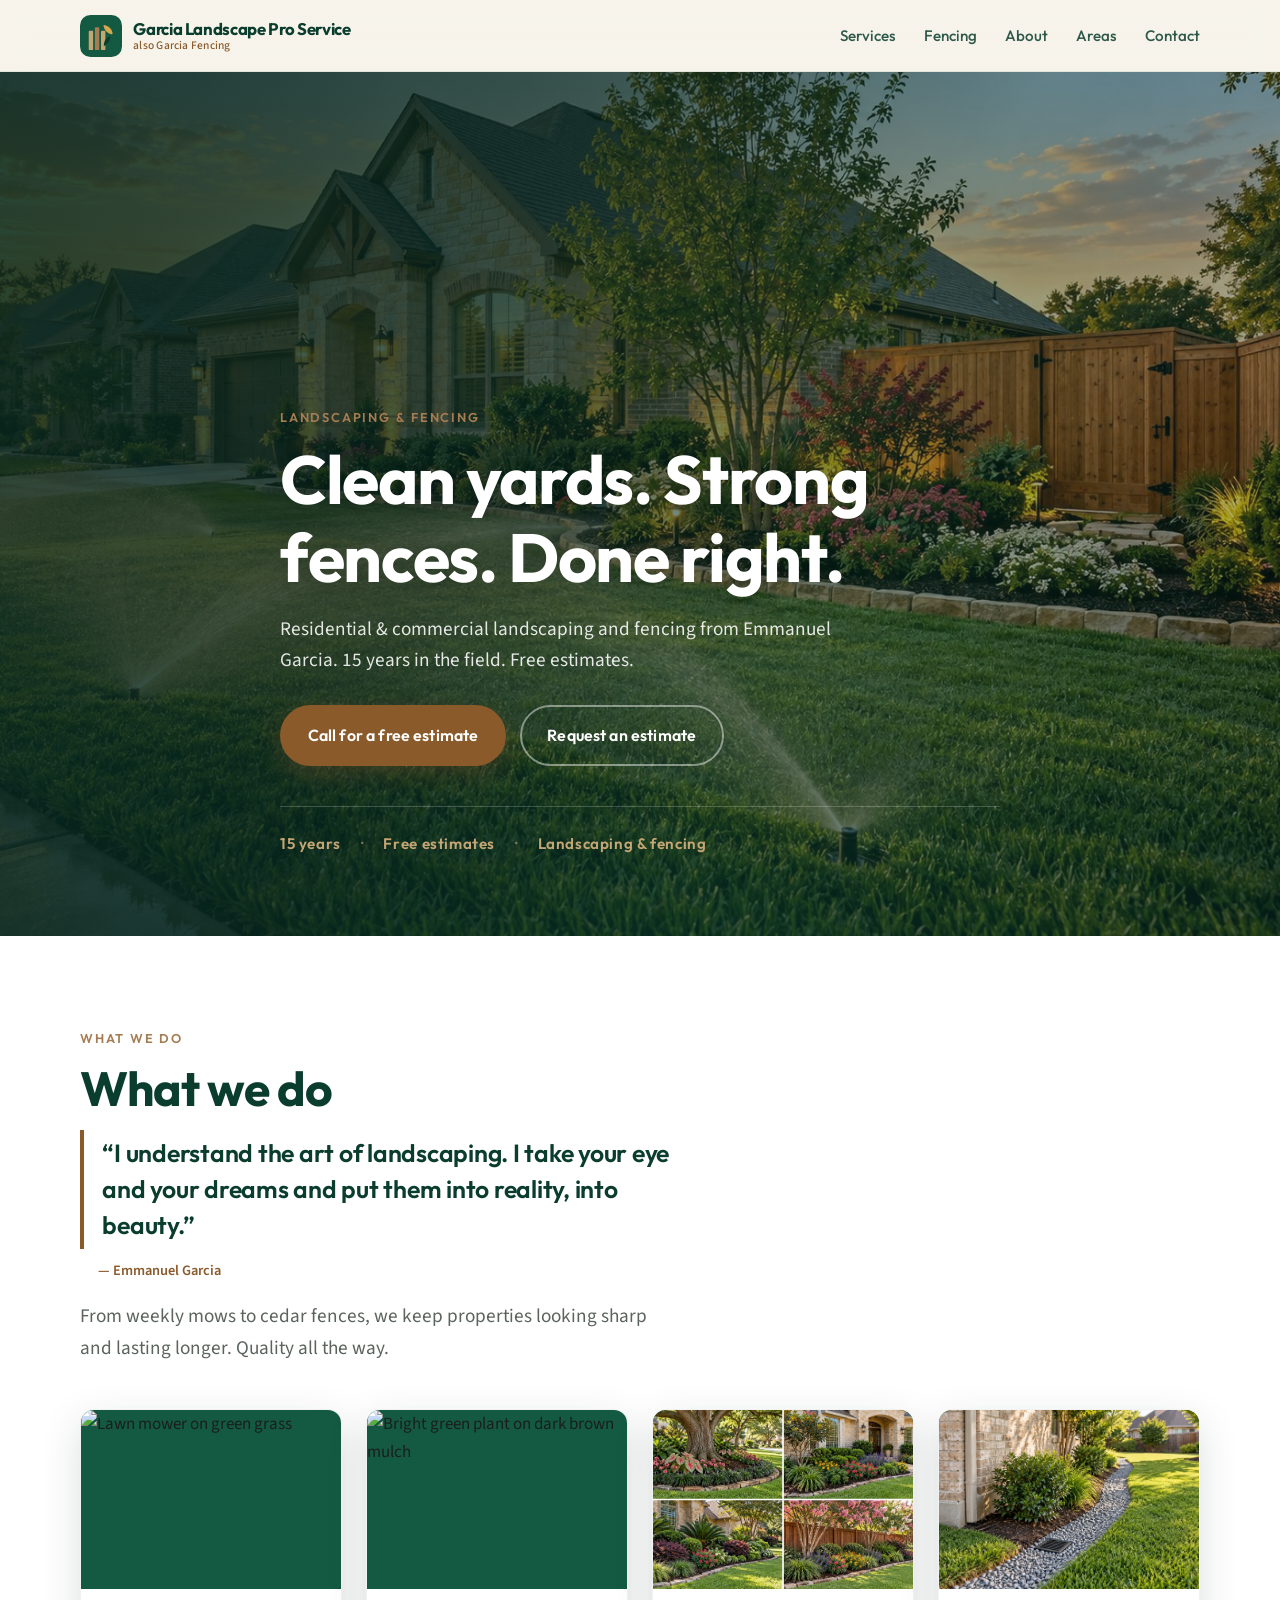
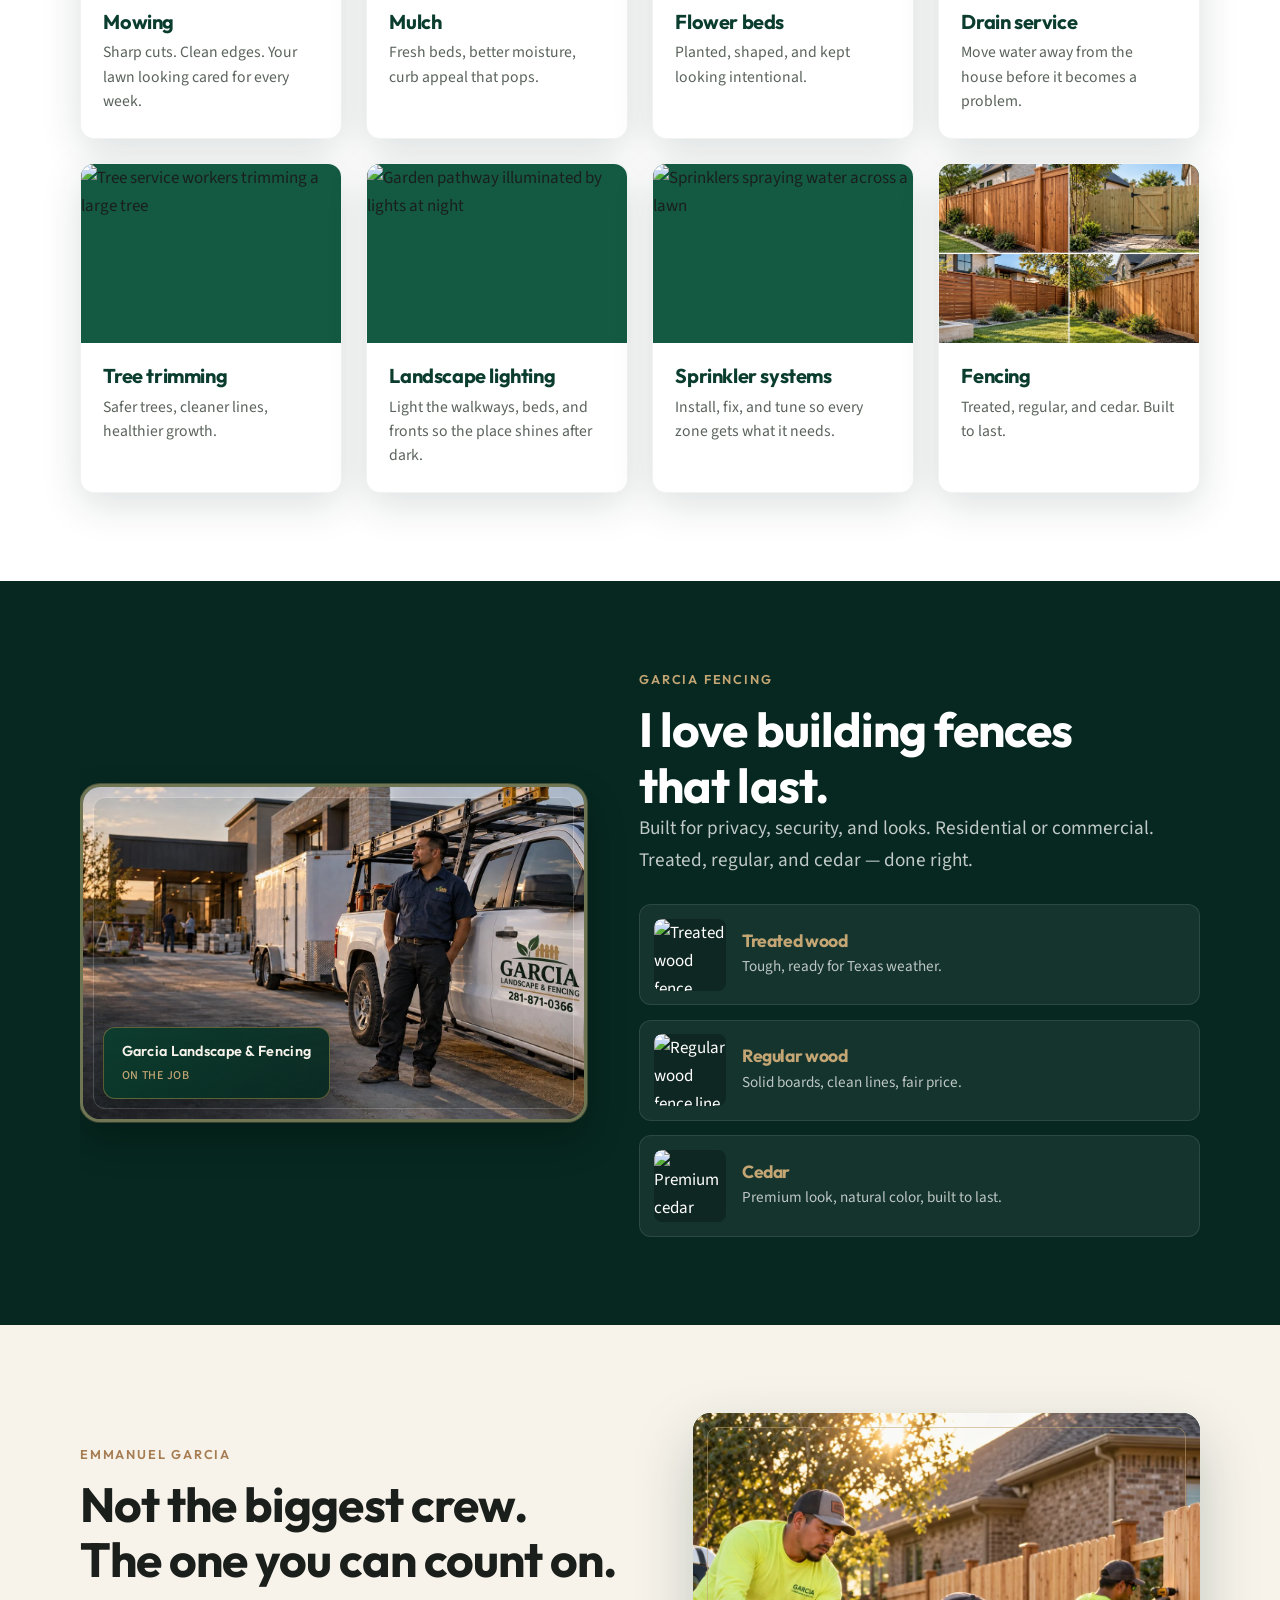
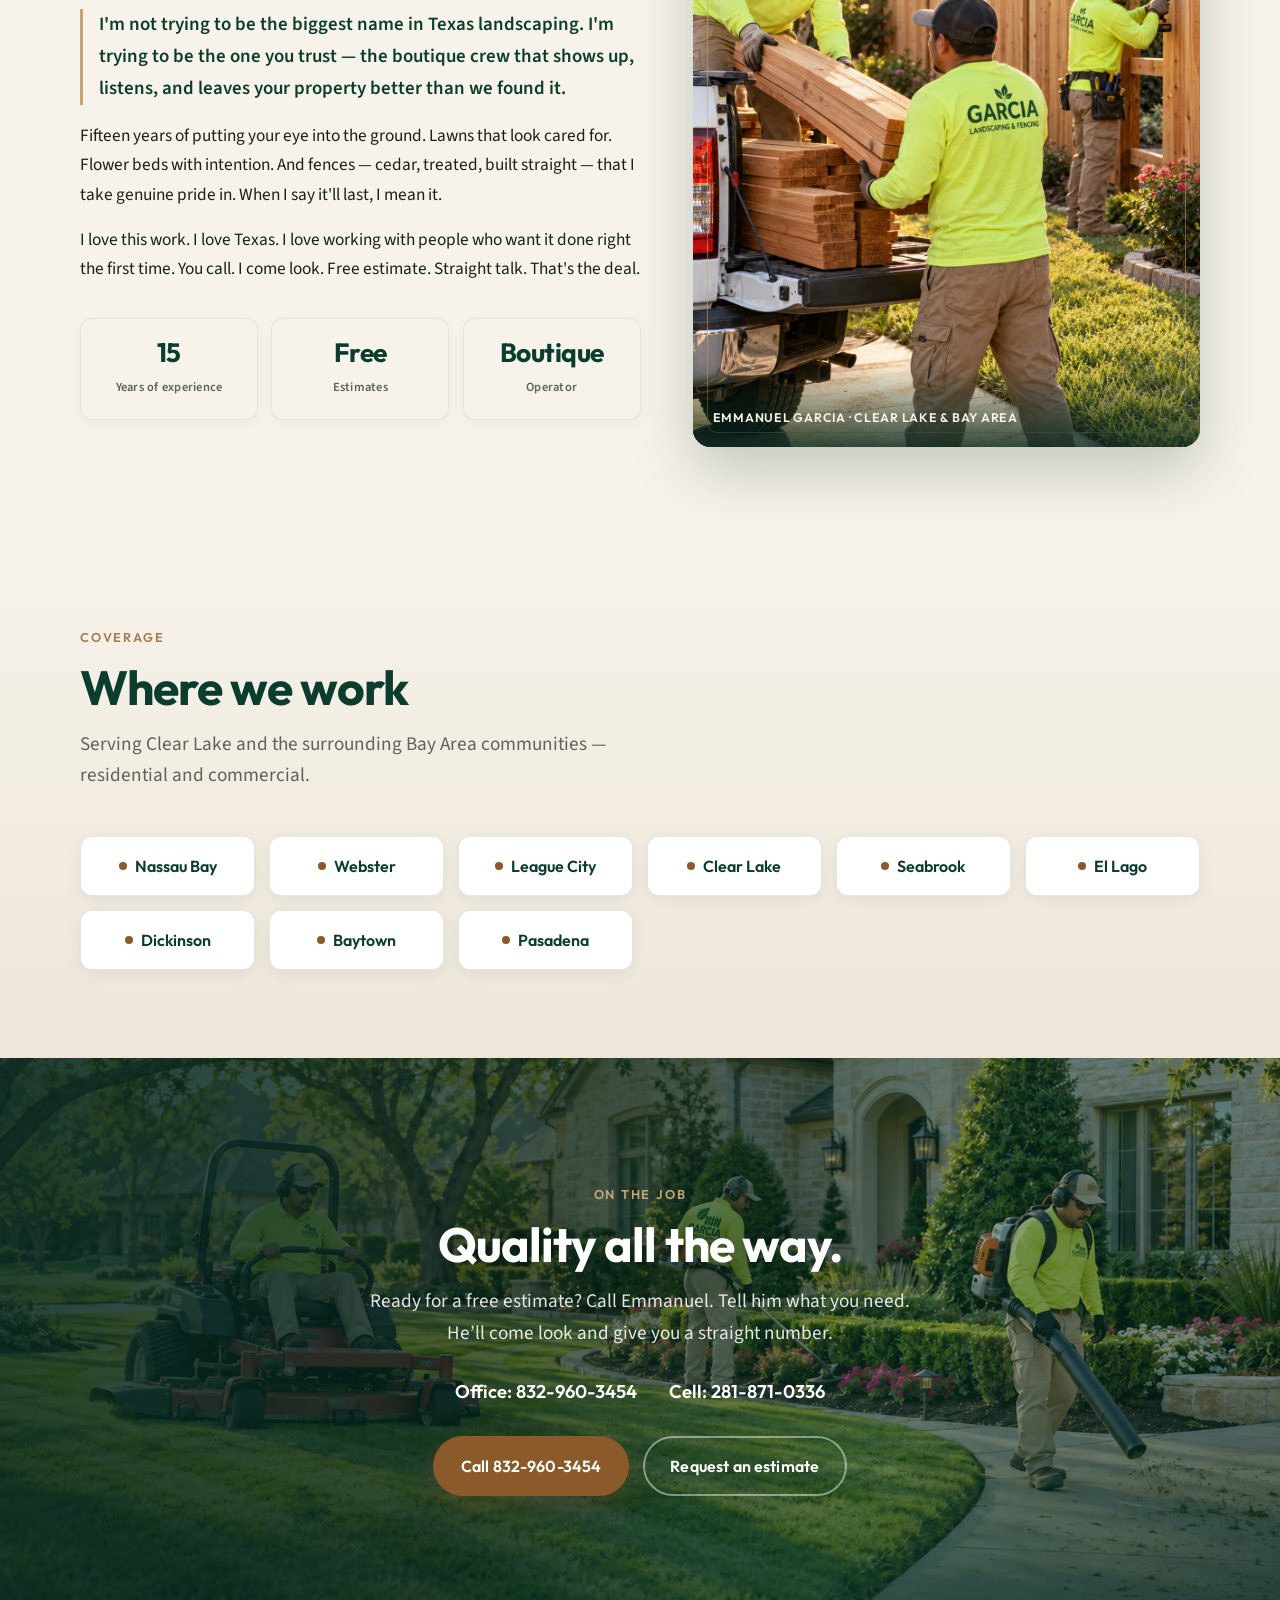
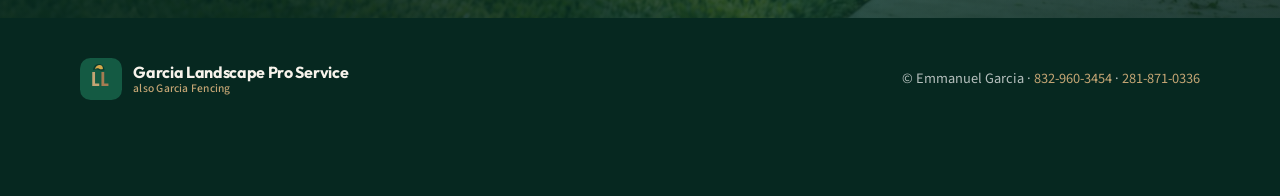
==== commit 9b223eb6: "Replace About photo with Garcia crew building fence Swap brand-truck for about-crew action shot on t" ====
--- a/index.html
+++ b/index.html
@@ -240,8 +240,8 @@
         </div>
         <div class="about-photo">
           <picture>
-            <source srcset="assets/brand-truck.webp" type="image/webp" />
-            <img src="assets/brand-truck.jpg" alt="Emmanuel Garcia with the Garcia Landscape &amp; Fencing work truck" width="640" height="800" loading="lazy" />
+            <source srcset="assets/about-crew.webp" type="image/webp" />
+            <img src="assets/about-crew.jpg" alt="Garcia Landscaping &amp; Fencing crew building a privacy fence — matching neon shirts, truck, and craftsmanship" width="640" height="800" loading="lazy" />
           </picture>
           <div class="about-photo-frame" aria-hidden="true"></div>
           <p class="about-photo-caption">Emmanuel Garcia · Clear Lake &amp; Bay Area</p>
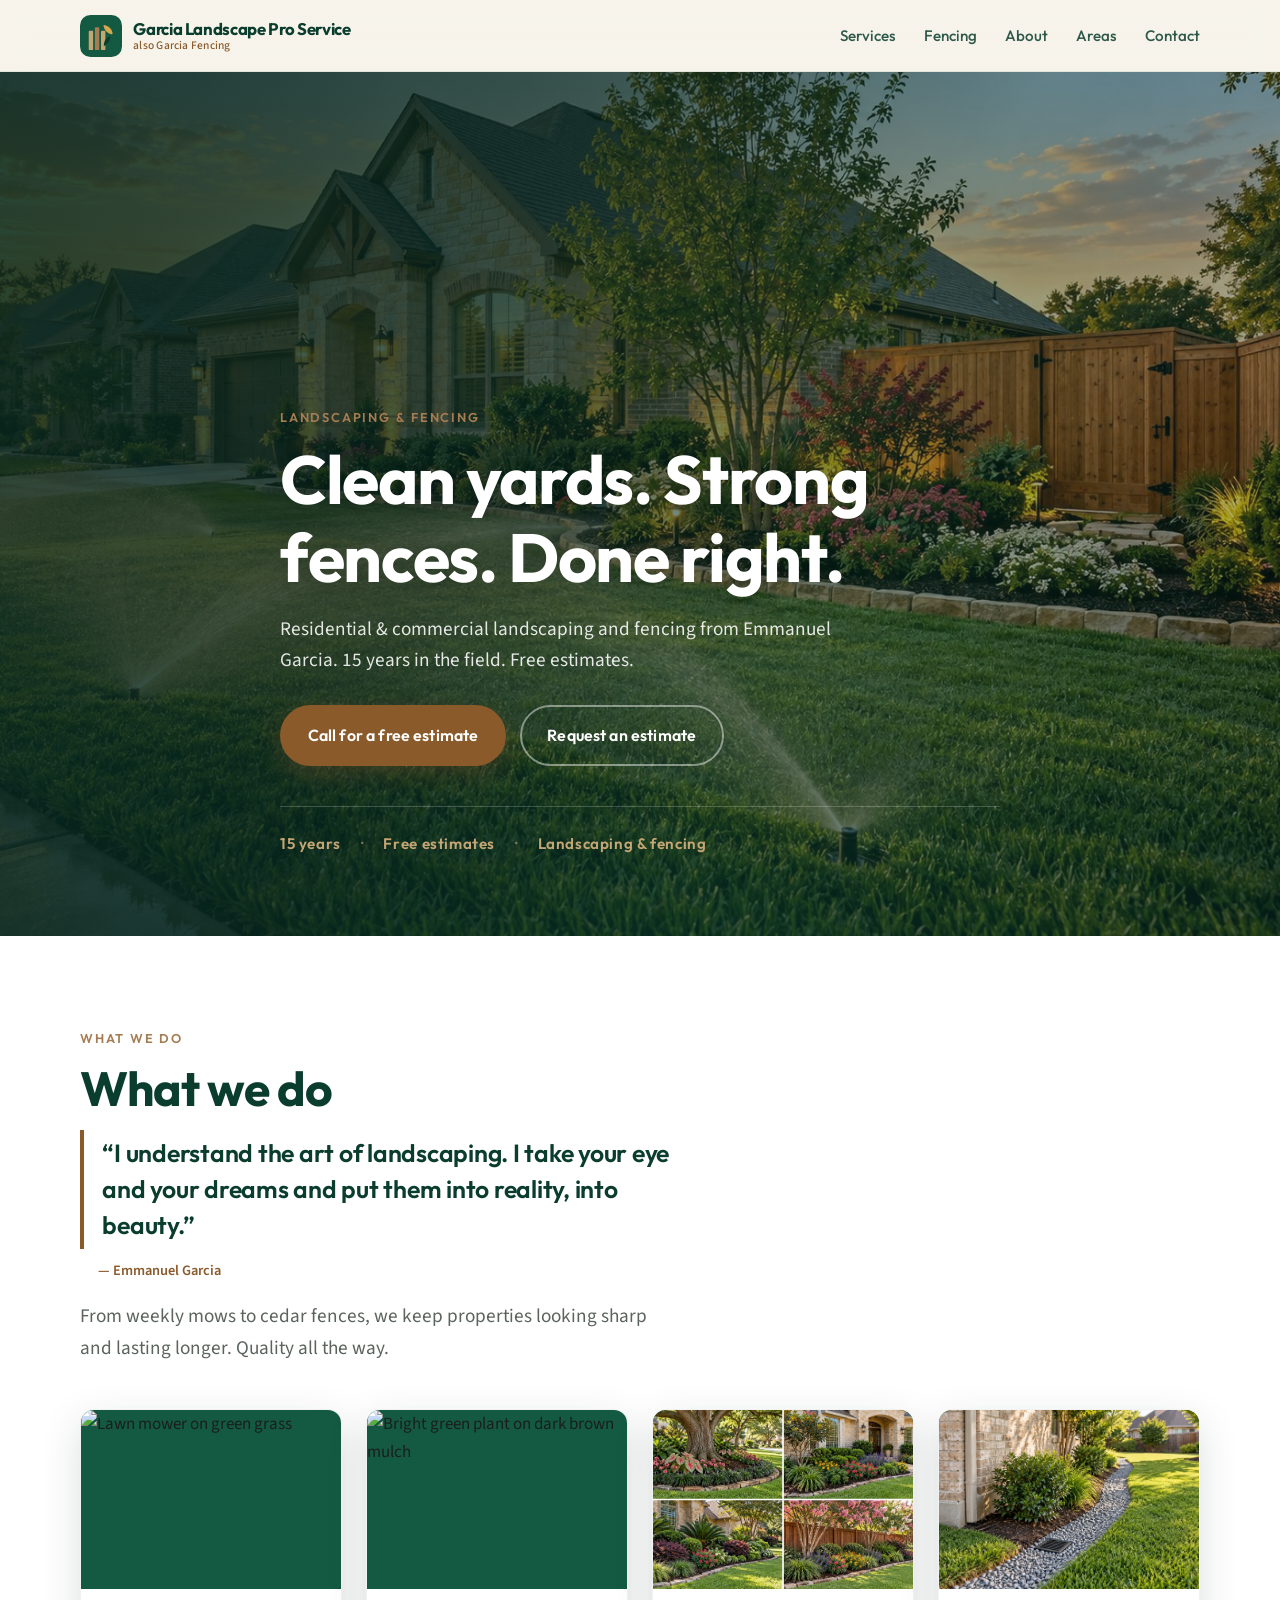
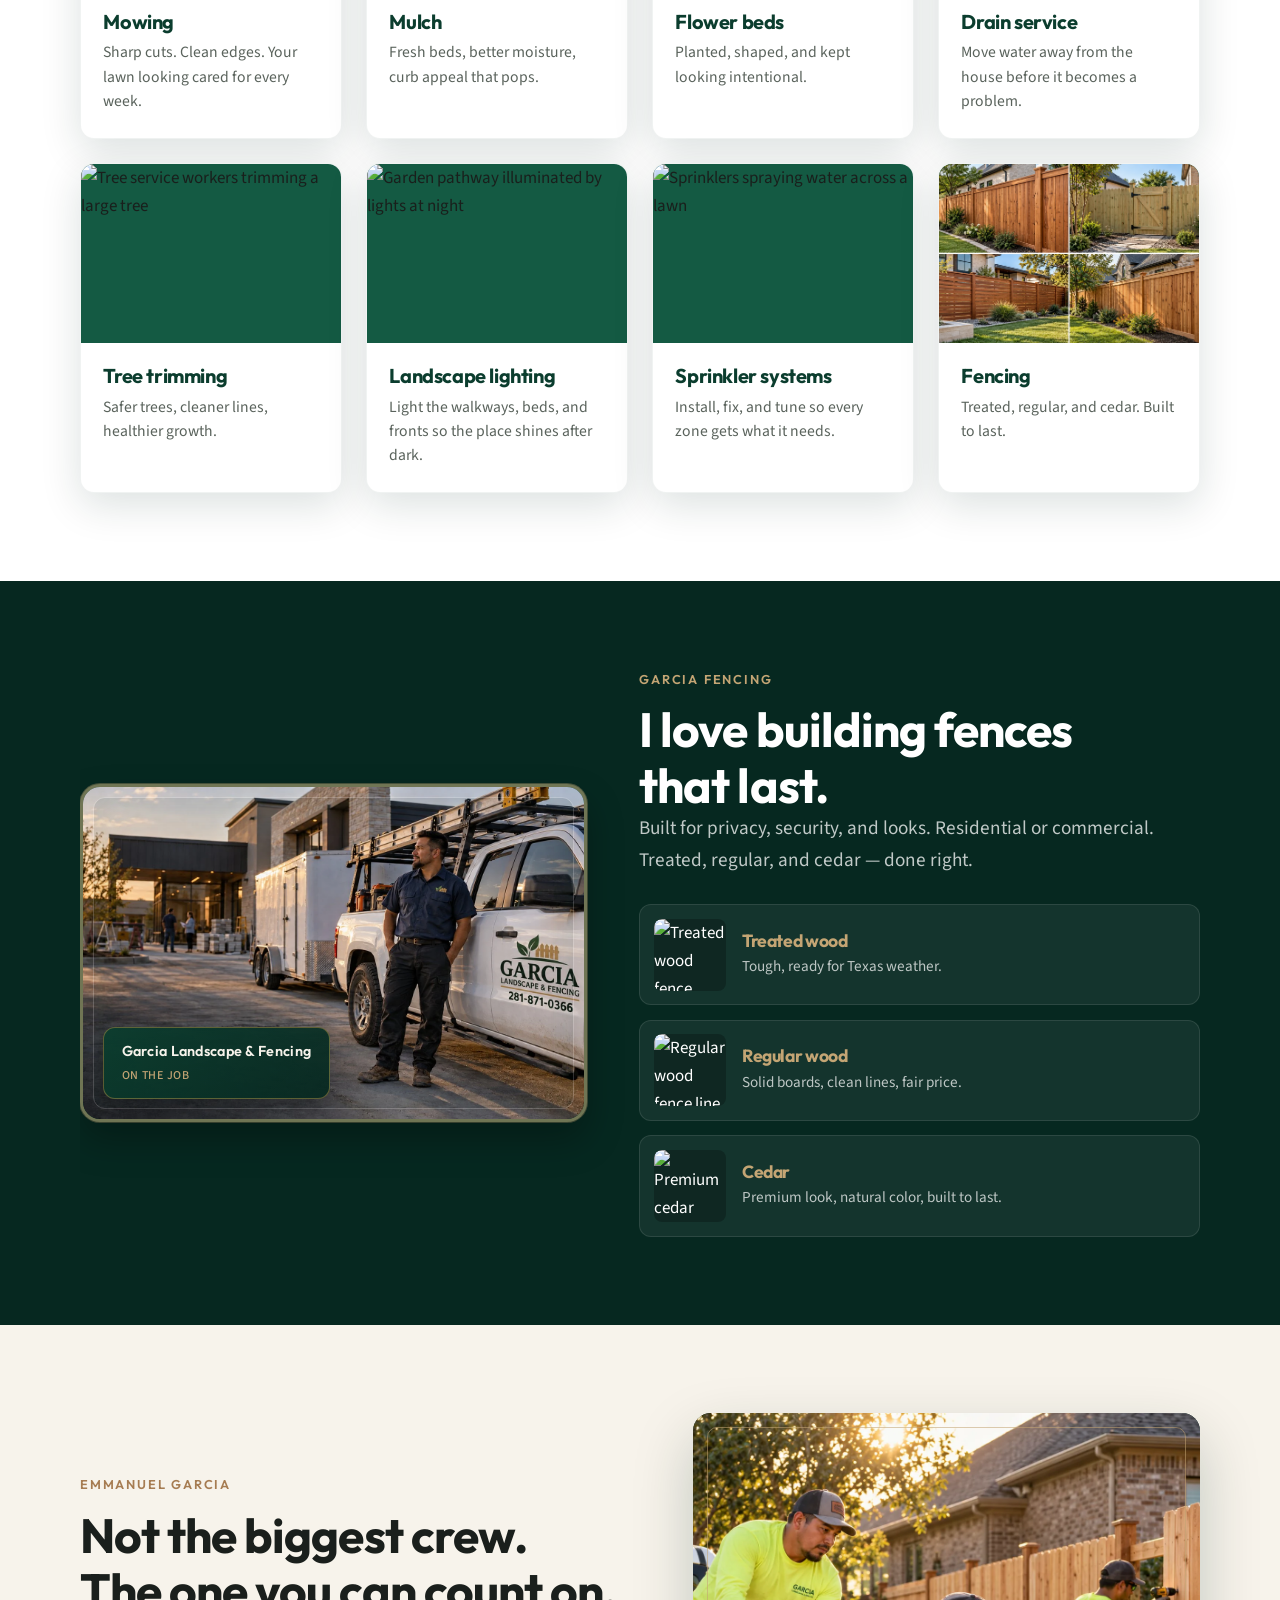
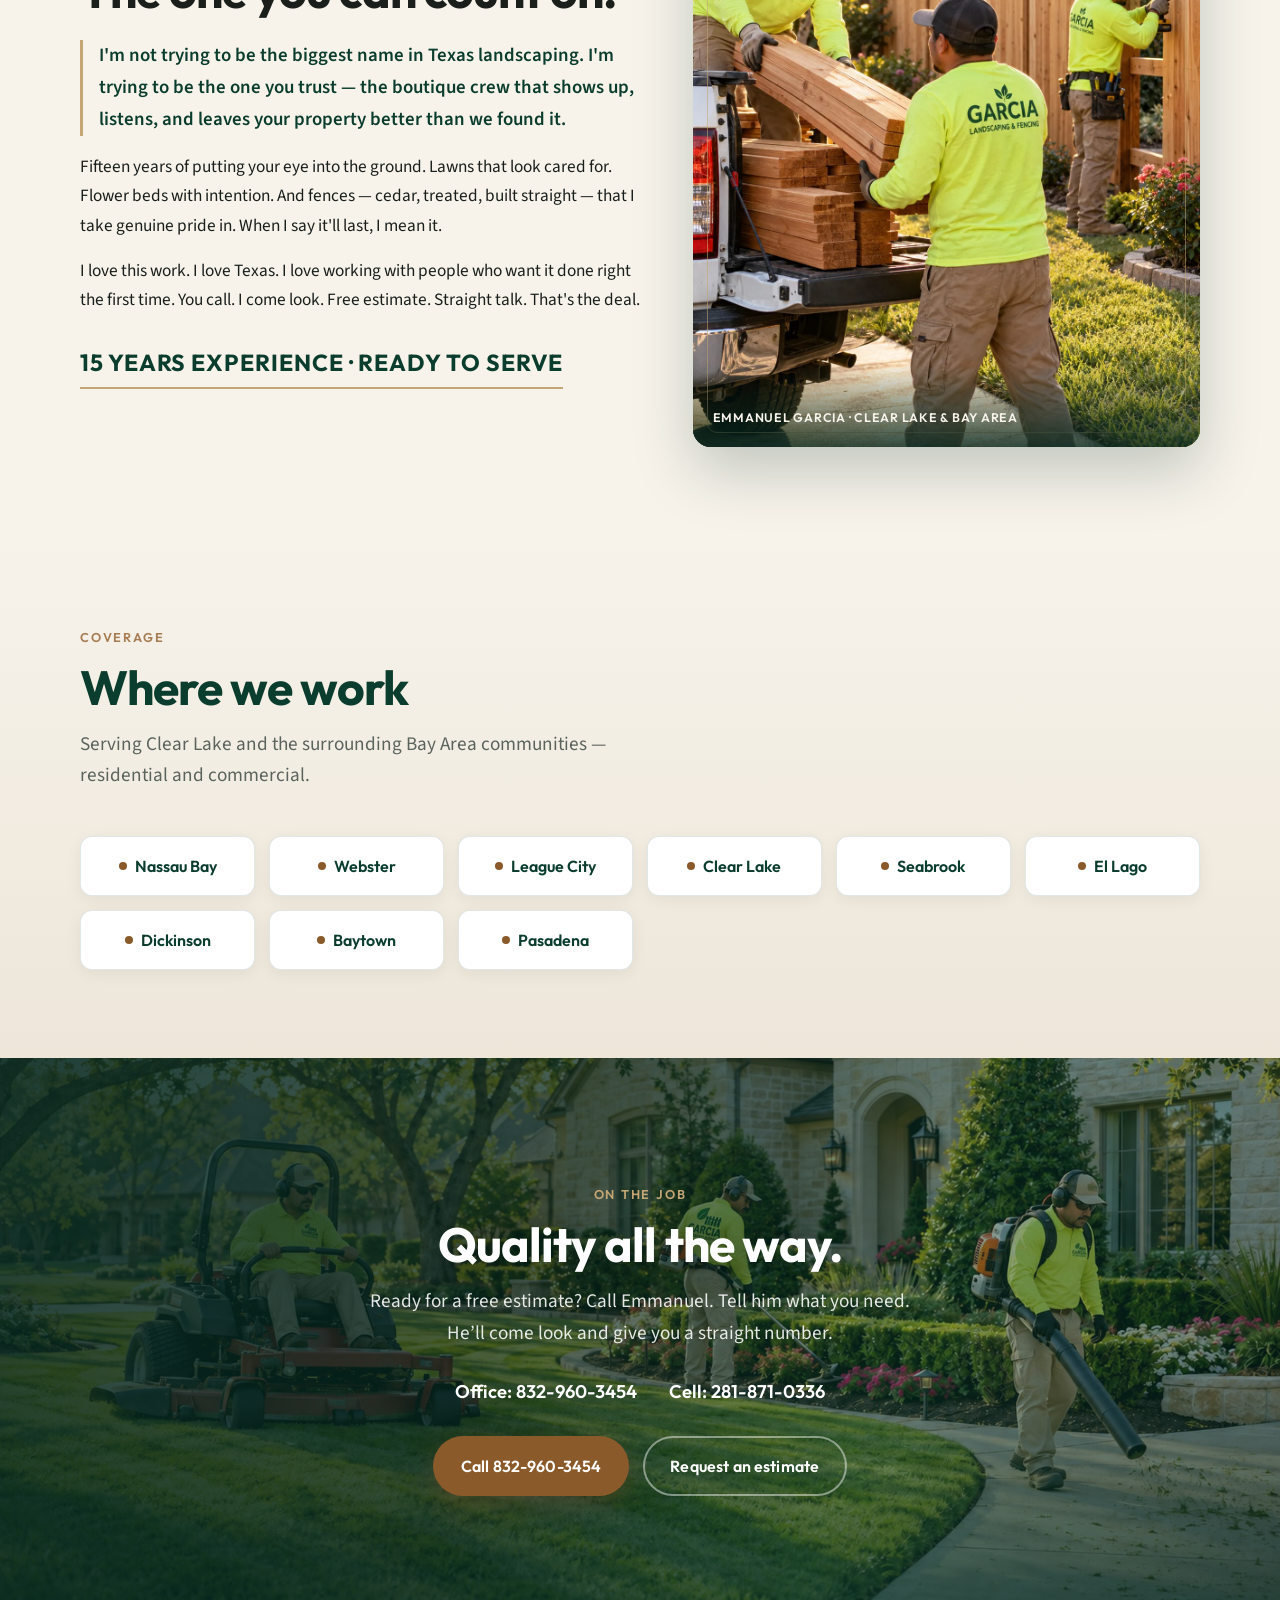
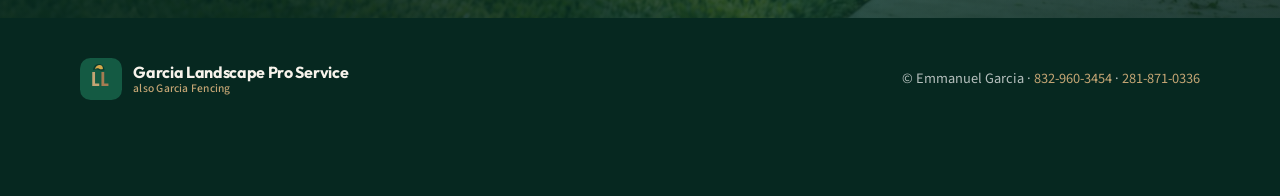
==== commit b2b89514: "Replace About stat cards with bold experience line Remove the three-card stats grid and add a single" ====
--- a/index.html
+++ b/index.html
@@ -232,11 +232,7 @@
             <p>Fifteen years of putting your eye into the ground. Lawns that look cared for. Flower beds with intention. And fences — cedar, treated, built straight — that I take genuine pride in. When I say it'll last, I mean it.</p>
             <p>I love this work. I love Texas. I love working with people who want it done right the first time. You call. I come look. Free estimate. Straight talk. That's the deal.</p>
           </div>
-          <div class="about-stat">
-            <div class="stat"><strong>15</strong><span>Years of experience</span></div>
-            <div class="stat"><strong>Free</strong><span>Estimates</span></div>
-            <div class="stat"><strong>Boutique</strong><span>Operator</span></div>
-          </div>
+          <p class="about-credoline">15 years experience · Ready to serve</p>
         </div>
         <div class="about-photo">
           <picture>
--- a/styles.css
+++ b/styles.css
@@ -550,37 +550,18 @@
   padding-left: 1rem;
 }
 
-.about-stat {
-  display: grid;
-  grid-template-columns: repeat(3, 1fr);
-  gap: 0.85rem;
-  margin-top: 2.15rem;
-}
-
-.stat {
-  background: var(--cream);
-  border-radius: 12px;
-  padding: 1.15rem 0.85rem;
-  text-align: center;
-  border: 1px solid rgba(11, 61, 46, 0.08);
-  box-shadow: 0 4px 14px rgba(6, 40, 32, 0.04);
-}
-
-.stat strong {
-  display: block;
-  font-family: var(--font-display);
-  font-size: clamp(1.15rem, 2.4vw, 1.65rem);
+.about-credoline {
+  margin-top: 2rem;
+  display: inline-block;
+  font-family: var(--font-display);
+  font-size: clamp(1.15rem, 2.2vw, 1.45rem);
+  font-weight: 700;
+  letter-spacing: 0.04em;
+  text-transform: uppercase;
   color: var(--forest);
-  line-height: 1.1;
-  margin-bottom: 0.35rem;
-  letter-spacing: -0.02em;
-}
-
-.stat span {
-  font-size: 0.78rem;
-  color: var(--muted);
-  font-weight: 600;
-  letter-spacing: 0.02em;
+  line-height: 1.35;
+  padding-bottom: 0.55rem;
+  border-bottom: 2px solid var(--cedar-warm);
 }
 
 .about-photo {
@@ -976,7 +957,6 @@
   .about-photo { aspect-ratio: 16 / 10; max-height: 380px; }
   .about-photo img { object-position: 32% 40%; }
   .about-photo-caption { padding: 2rem 1rem 0.9rem; font-size: 0.72rem; }
-  .about-stat { grid-template-columns: repeat(3, 1fr); }
   .about-copy h2 { max-width: none; }
 }
 
@@ -1028,7 +1008,6 @@
 }
 
 @media (max-width: 480px) {
-  .about-stat { grid-template-columns: 1fr; }
   .areas-grid { grid-template-columns: 1fr; }
   .container { width: min(100% - 1.75rem, var(--max)); }
 }
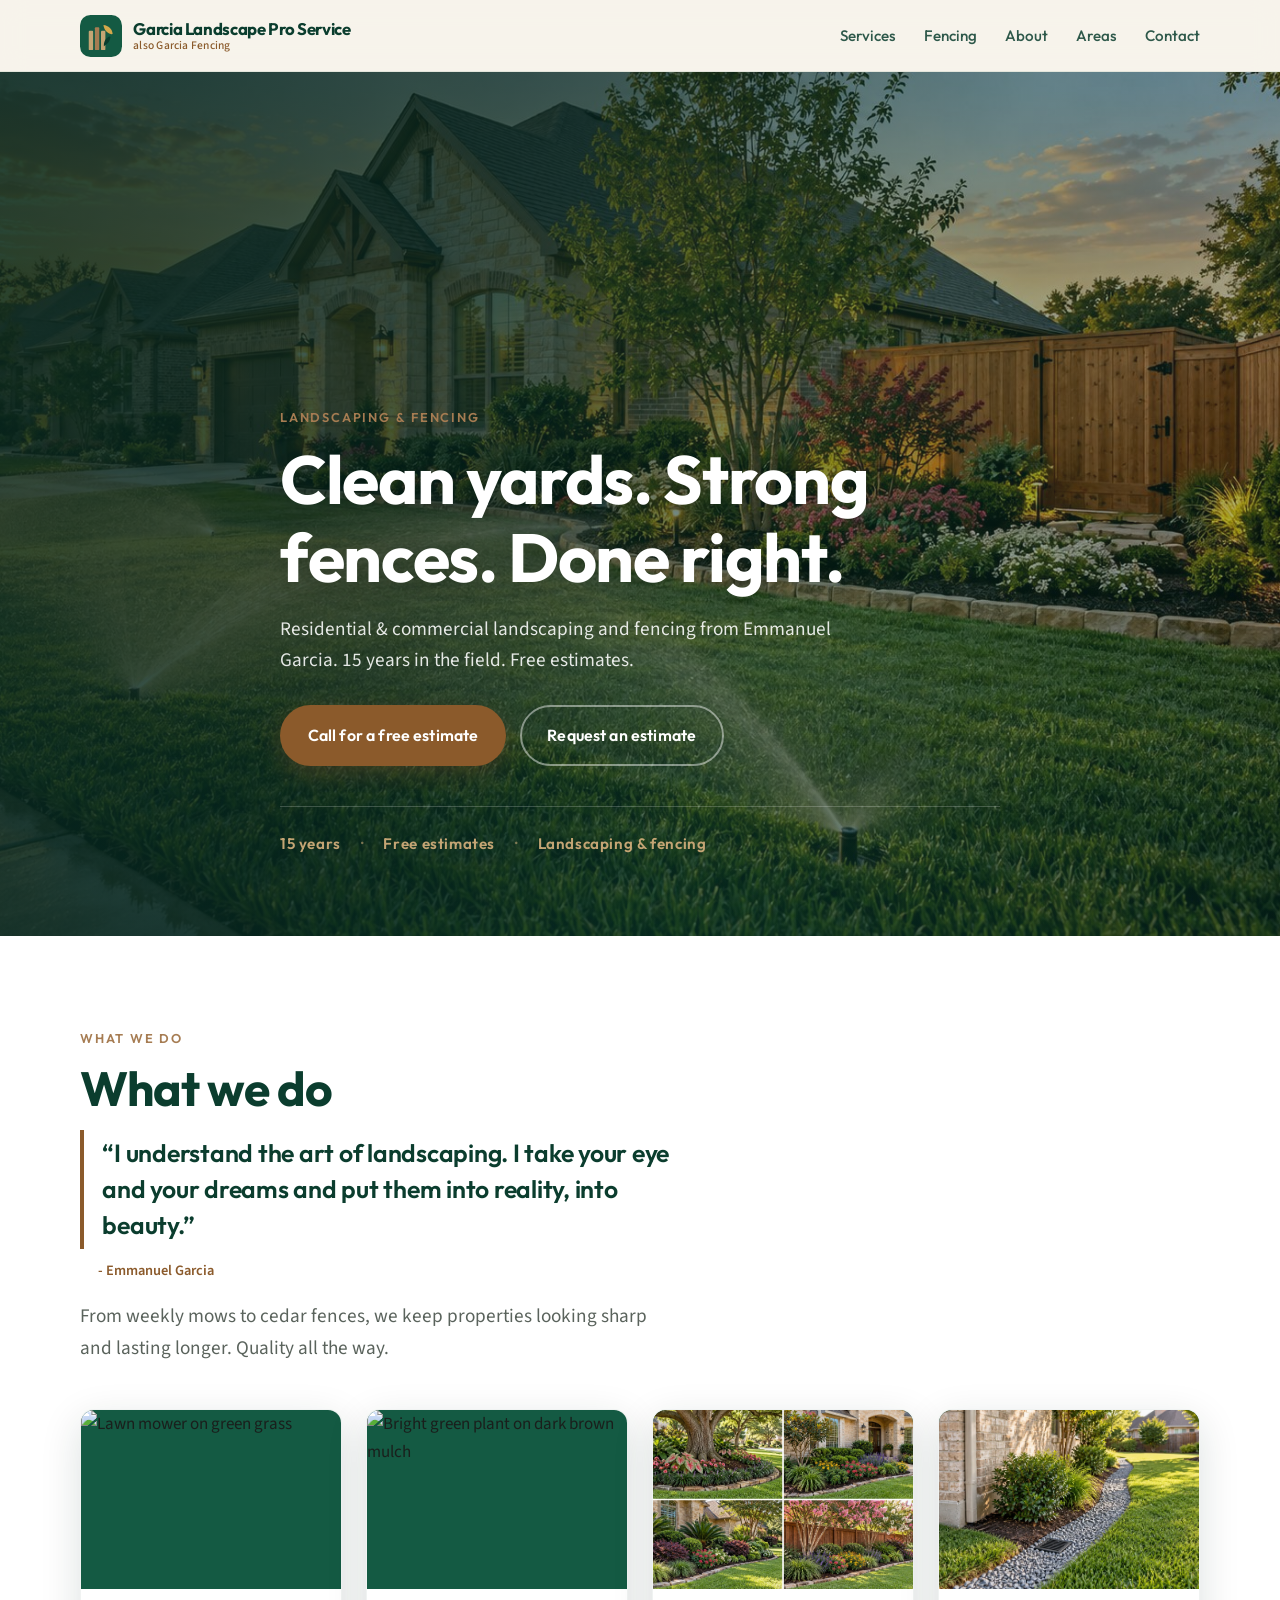
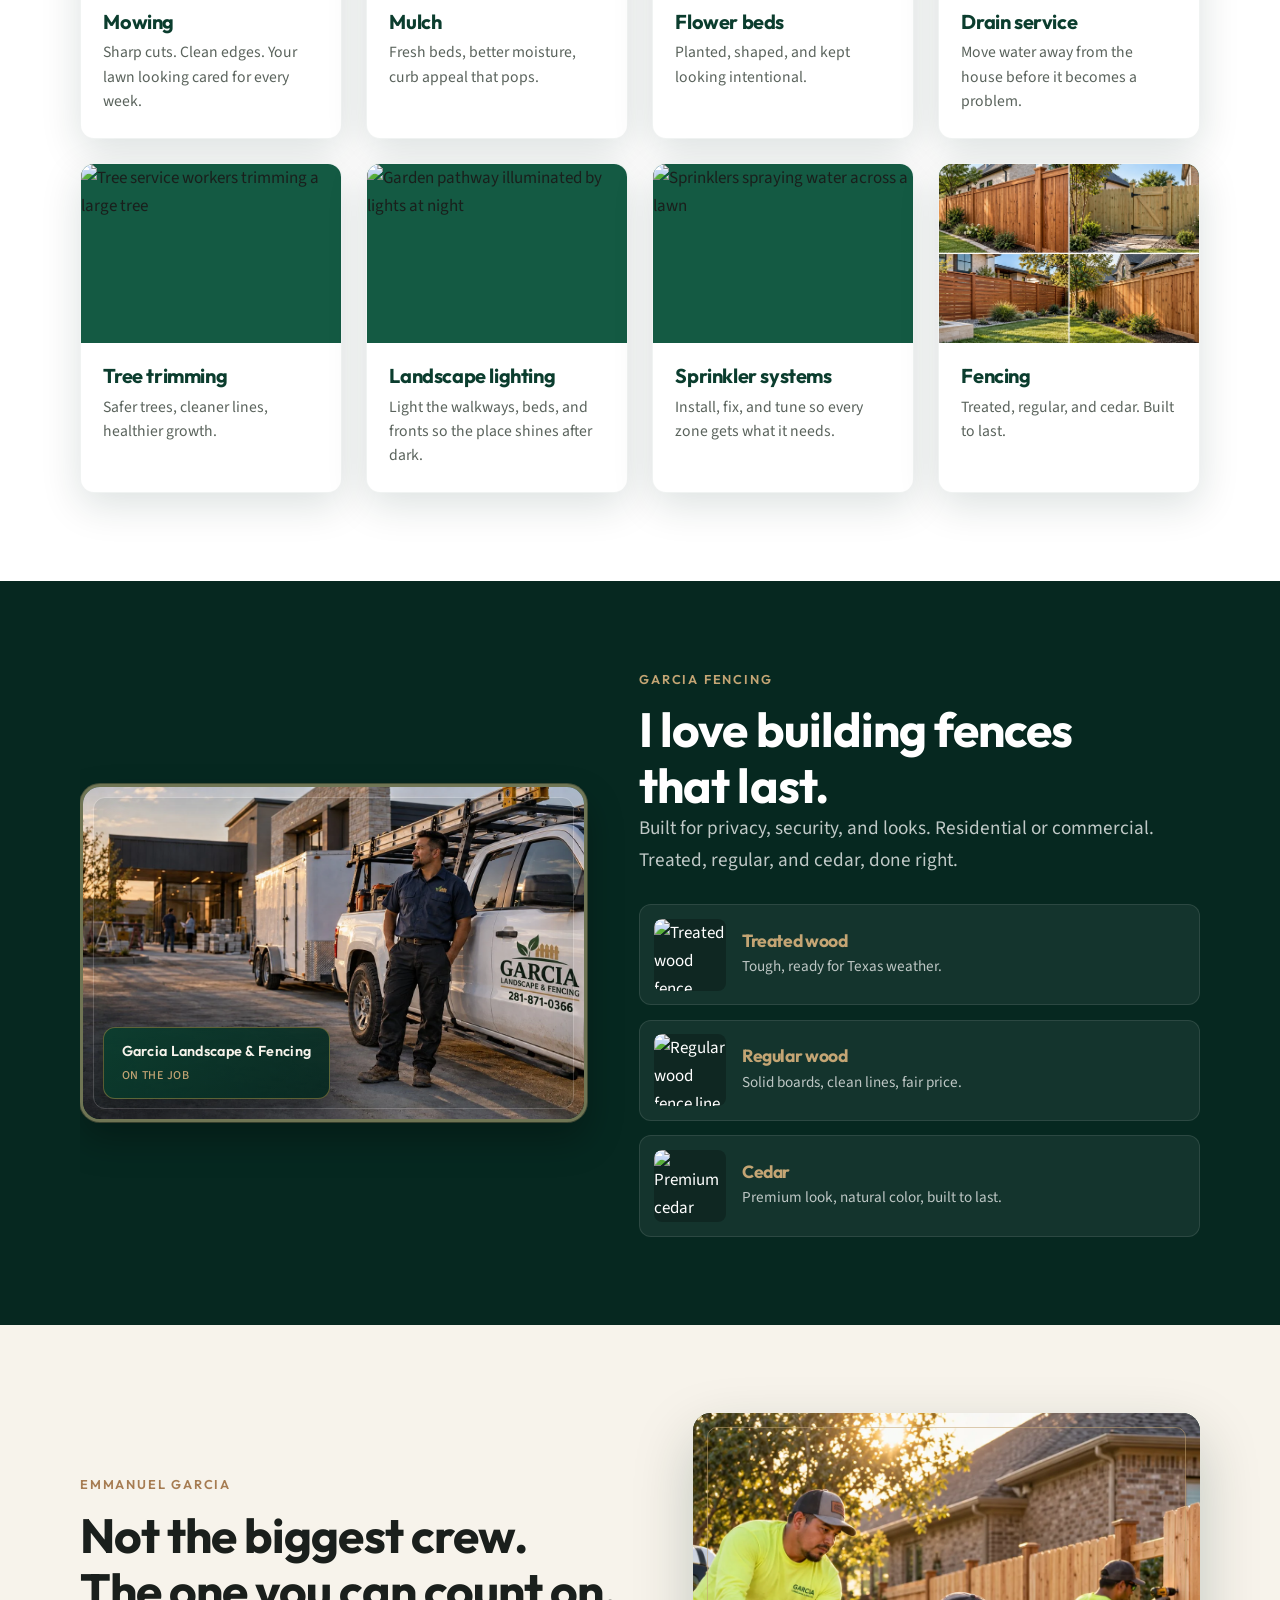
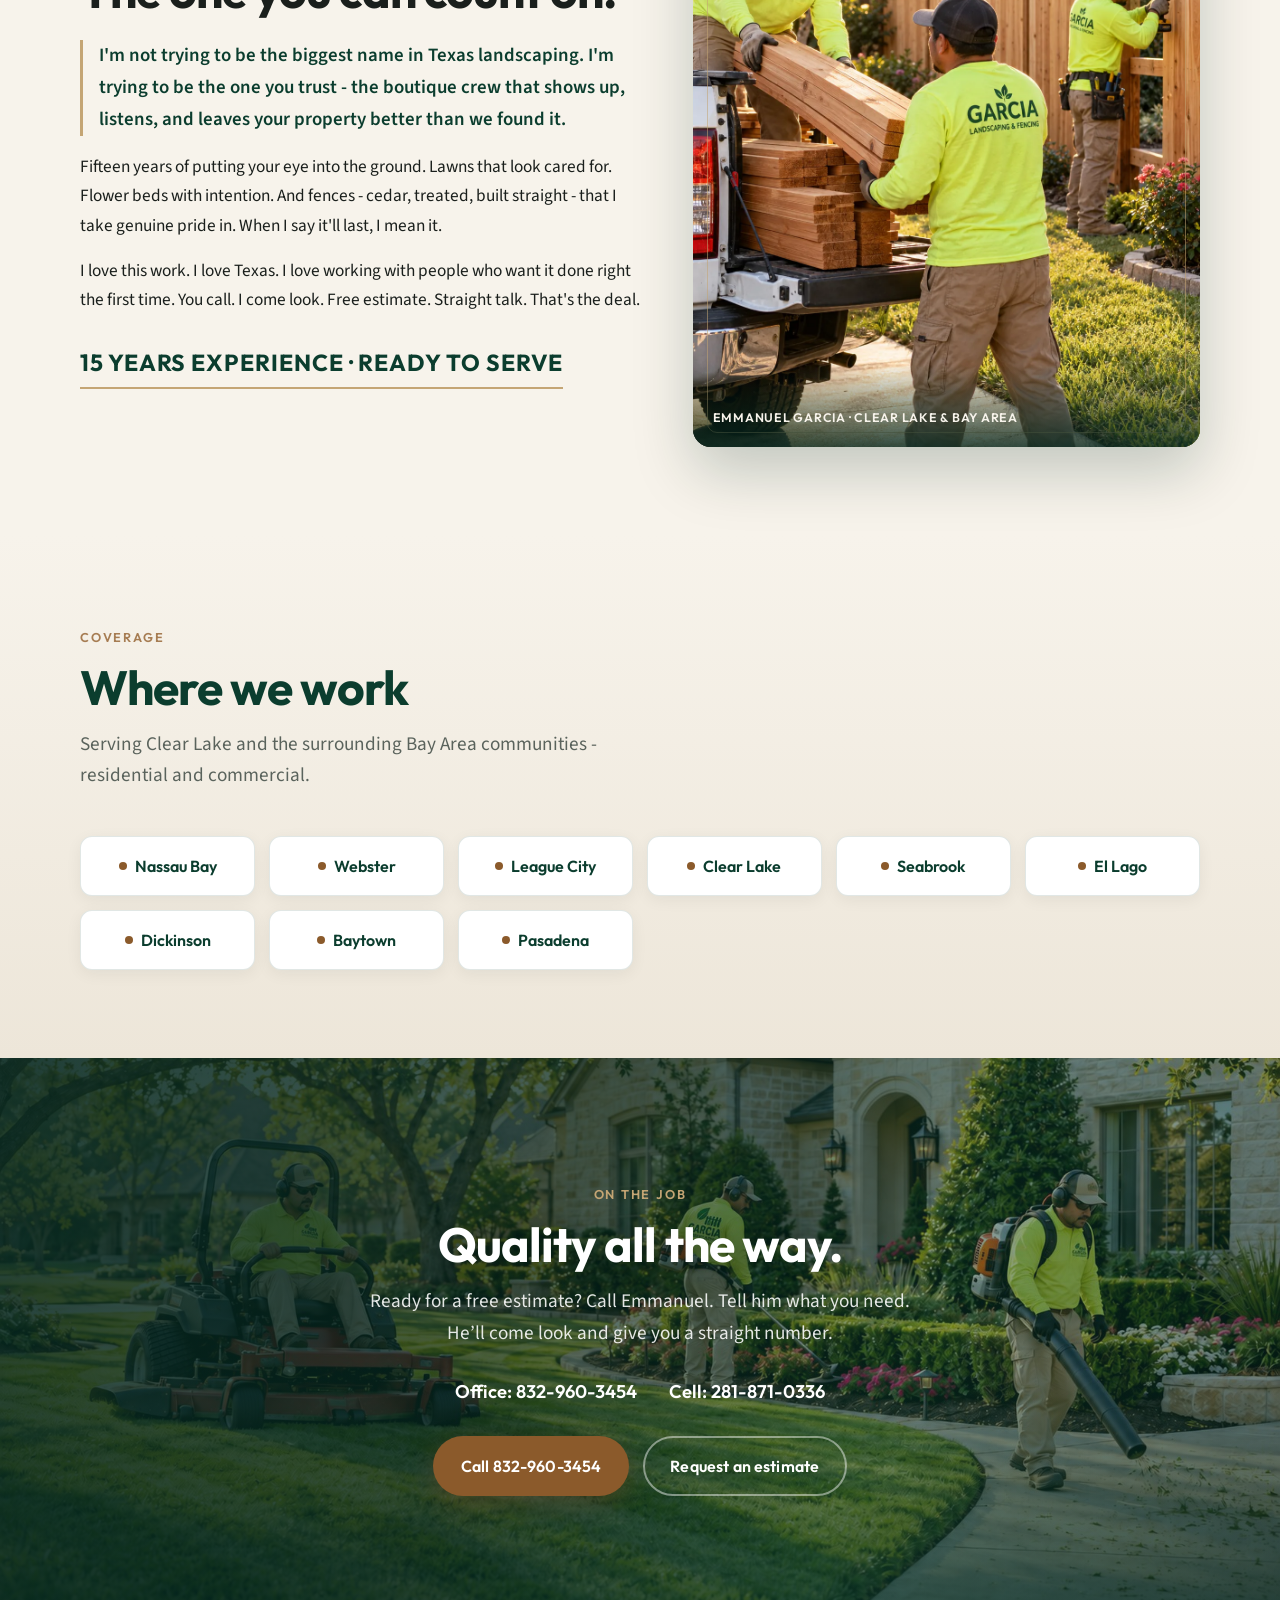
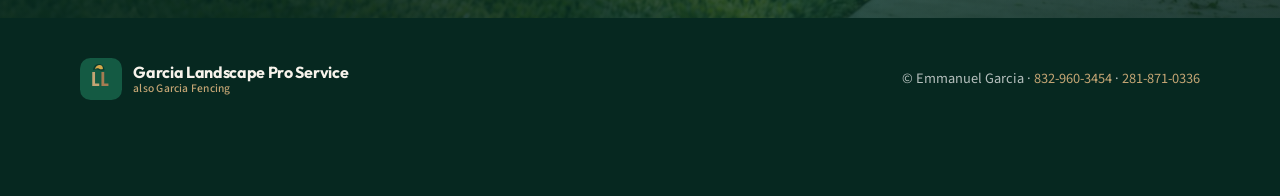
==== commit e3d307a7: "Remove all em dashes from site copy Replace em dashes with spaced hyphens, commas, or periods for na" ====
--- a/index.html
+++ b/index.html
@@ -4,7 +4,7 @@
   <meta charset="UTF-8" />
   <meta name="viewport" content="width=device-width, initial-scale=1" />
   <title>Garcia Landscape Pro Service | Landscaping &amp; Fencing</title>
-  <meta name="description" content="Garcia Landscape Pro Service — residential and commercial landscaping and fencing by Emmanuel Garcia. 15 years experience. Free estimates. Call 832-960-3454." />
+  <meta name="description" content="Garcia Landscape Pro Service - residential and commercial landscaping and fencing by Emmanuel Garcia. 15 years experience. Free estimates. Call 832-960-3454." />
   <link rel="preconnect" href="https://fonts.googleapis.com" />
   <link rel="preconnect" href="https://fonts.gstatic.com" crossorigin />
   <link href="https://fonts.googleapis.com/css2?family=Outfit:wght@500;600;700;800&family=Source+Sans+3:wght@400;500;600;700&display=swap" rel="stylesheet" />
@@ -70,7 +70,7 @@
           <p class="eyebrow">What we do</p>
           <h2>What we do</h2>
           <blockquote class="feature-quote">“I understand the art of landscaping. I take your eye and your dreams and put them into reality, into beauty.”</blockquote>
-          <p class="quote-attr">— Emmanuel Garcia</p>
+          <p class="quote-attr">- Emmanuel Garcia</p>
           <p class="lead">From weekly mows to cedar fences, we keep properties looking sharp and lasting longer. Quality all the way.</p>
         </div>
 
@@ -185,7 +185,7 @@
           <div class="fencing-copy">
             <p class="eyebrow" style="color: var(--cedar-warm);">Garcia Fencing</p>
             <h2>I love building fences that last.</h2>
-            <p class="lead">Built for privacy, security, and looks. Residential or commercial. Treated, regular, and cedar — done right.</p>
+            <p class="lead">Built for privacy, security, and looks. Residential or commercial. Treated, regular, and cedar, done right.</p>
 
             <div class="fence-types">
               <article class="fence-type">
@@ -228,8 +228,8 @@
           <p class="eyebrow">Emmanuel Garcia</p>
           <h2>Not the biggest crew.<br />The one you can count on.</h2>
           <div class="about-manifesto">
-            <p>I'm not trying to be the biggest name in Texas landscaping. I'm trying to be the one you trust — the boutique crew that shows up, listens, and leaves your property better than we found it.</p>
-            <p>Fifteen years of putting your eye into the ground. Lawns that look cared for. Flower beds with intention. And fences — cedar, treated, built straight — that I take genuine pride in. When I say it'll last, I mean it.</p>
+            <p>I'm not trying to be the biggest name in Texas landscaping. I'm trying to be the one you trust - the boutique crew that shows up, listens, and leaves your property better than we found it.</p>
+            <p>Fifteen years of putting your eye into the ground. Lawns that look cared for. Flower beds with intention. And fences - cedar, treated, built straight - that I take genuine pride in. When I say it'll last, I mean it.</p>
             <p>I love this work. I love Texas. I love working with people who want it done right the first time. You call. I come look. Free estimate. Straight talk. That's the deal.</p>
           </div>
           <p class="about-credoline">15 years experience · Ready to serve</p>
@@ -237,7 +237,7 @@
         <div class="about-photo">
           <picture>
             <source srcset="assets/about-crew.webp" type="image/webp" />
-            <img src="assets/about-crew.jpg" alt="Garcia Landscaping &amp; Fencing crew building a privacy fence — matching neon shirts, truck, and craftsmanship" width="640" height="800" loading="lazy" />
+            <img src="assets/about-crew.jpg" alt="Garcia Landscaping &amp; Fencing crew building a privacy fence - matching neon shirts, truck, and craftsmanship" width="640" height="800" loading="lazy" />
           </picture>
           <div class="about-photo-frame" aria-hidden="true"></div>
           <p class="about-photo-caption">Emmanuel Garcia · Clear Lake &amp; Bay Area</p>
@@ -251,7 +251,7 @@
         <div class="section-head">
           <p class="eyebrow">Coverage</p>
           <h2>Where we work</h2>
-          <p class="lead">Serving Clear Lake and the surrounding Bay Area communities — residential and commercial.</p>
+          <p class="lead">Serving Clear Lake and the surrounding Bay Area communities - residential and commercial.</p>
         </div>
         <div class="areas-grid" role="list">
           <div class="area-pill" role="listitem">Nassau Bay</div>
--- a/styles.css
+++ b/styles.css
@@ -1,4 +1,4 @@
-/* Garcia Landscape Pro Service — premium outdoorsy theme */
+/* Garcia Landscape Pro Service - premium outdoorsy theme */
 :root {
   --forest: #0B3D2E;
   --forest-deep: #062820;
